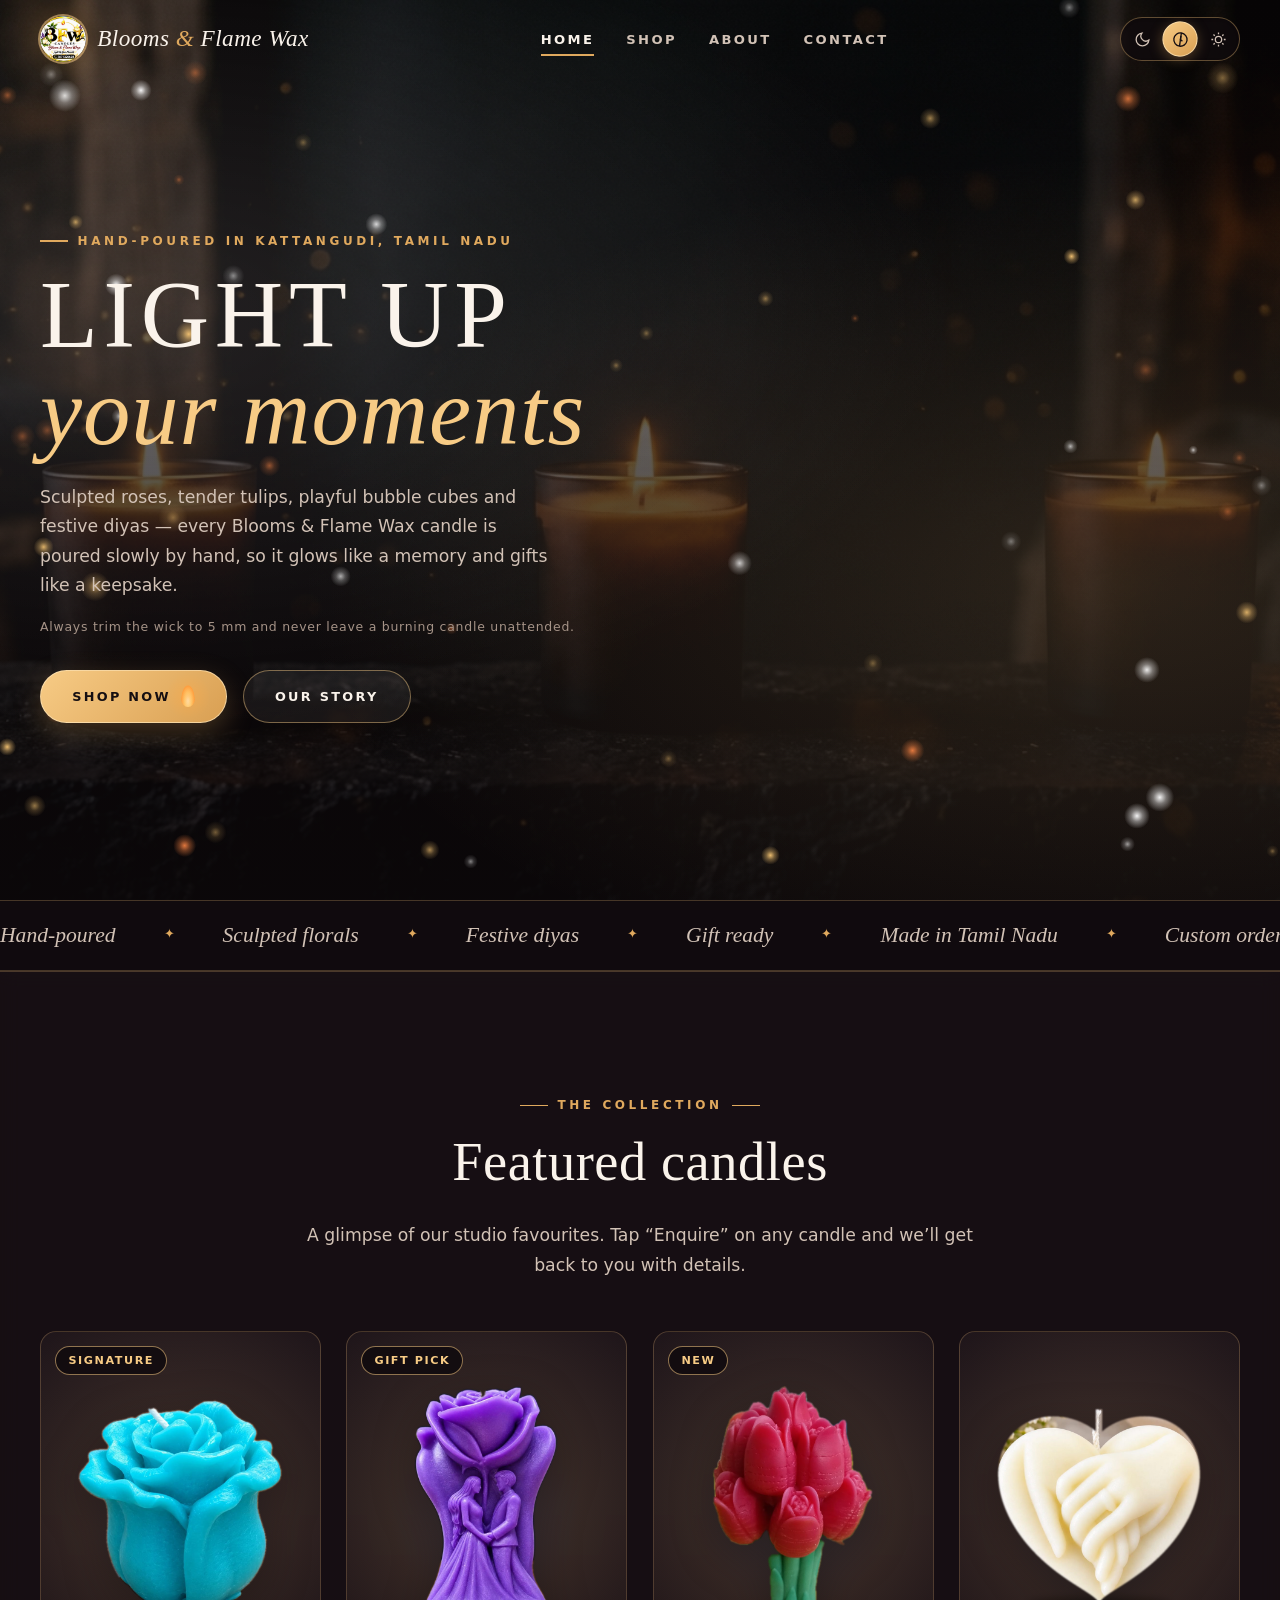
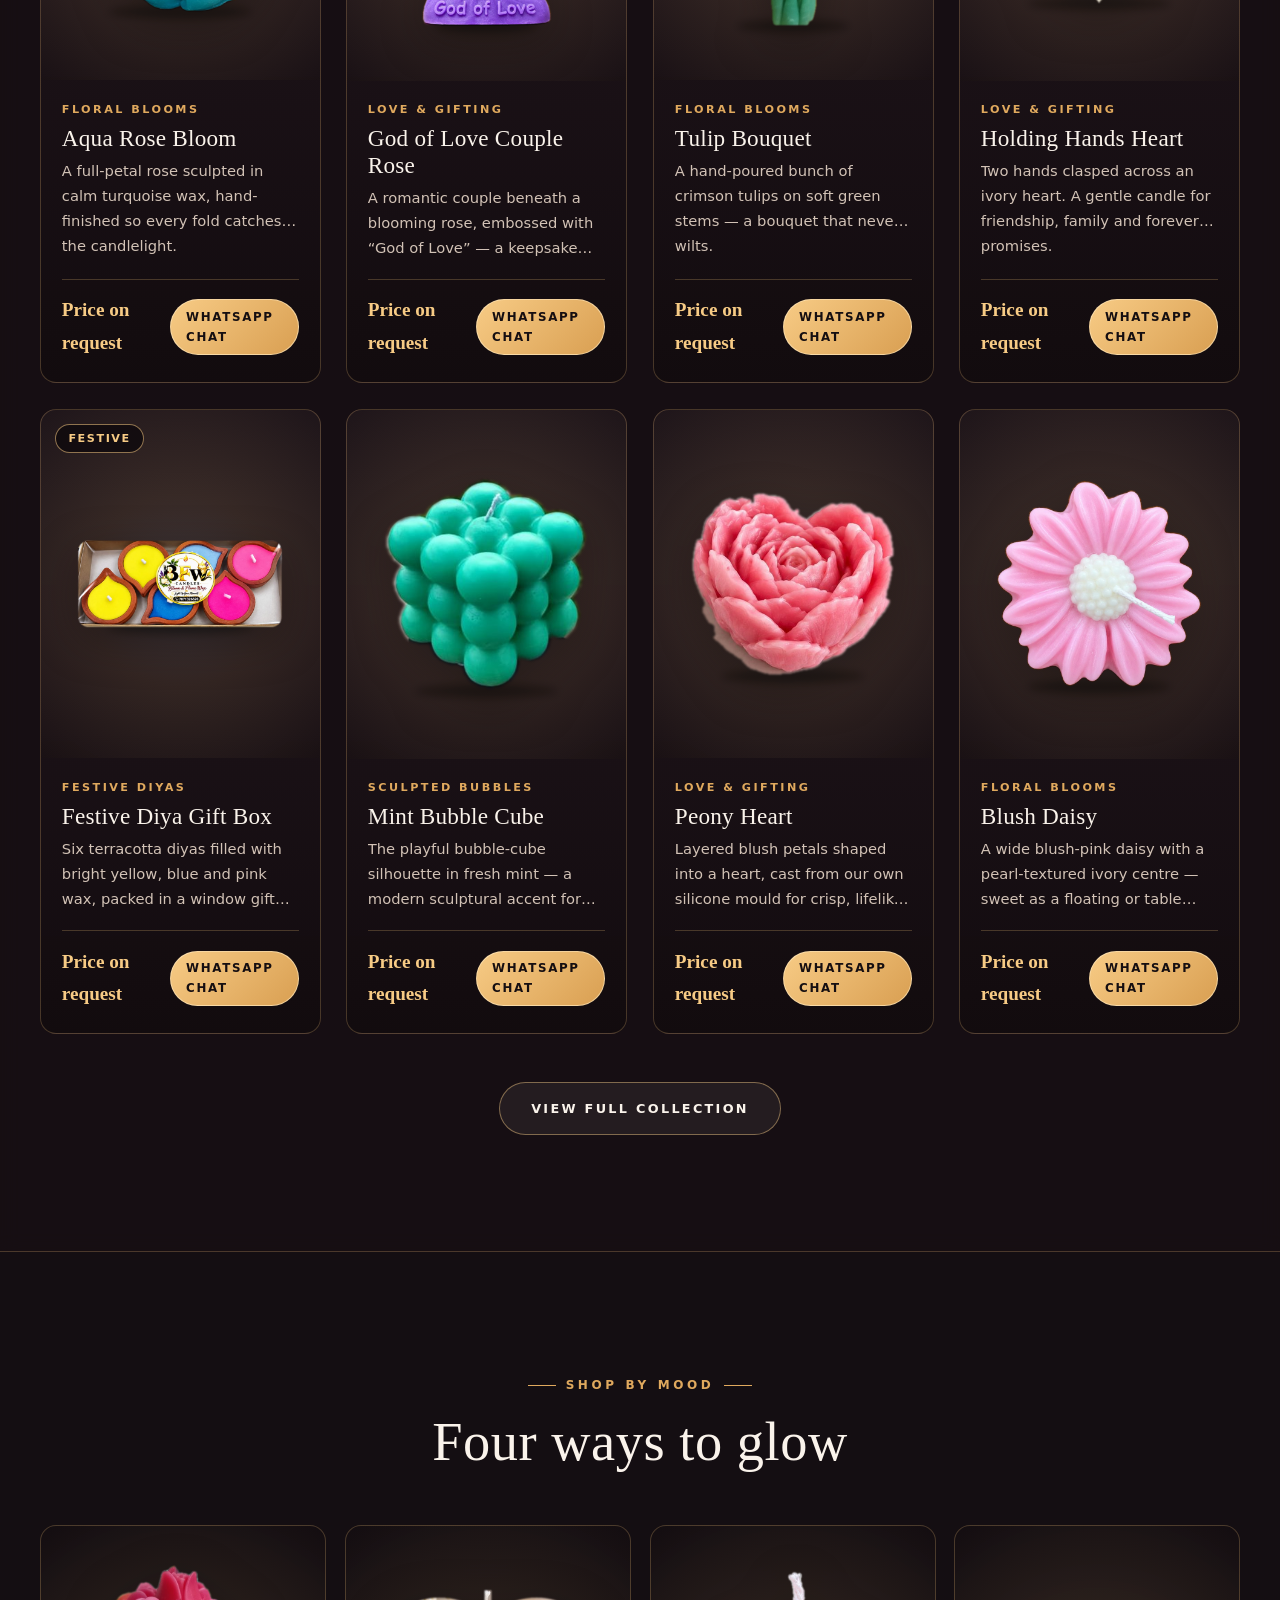
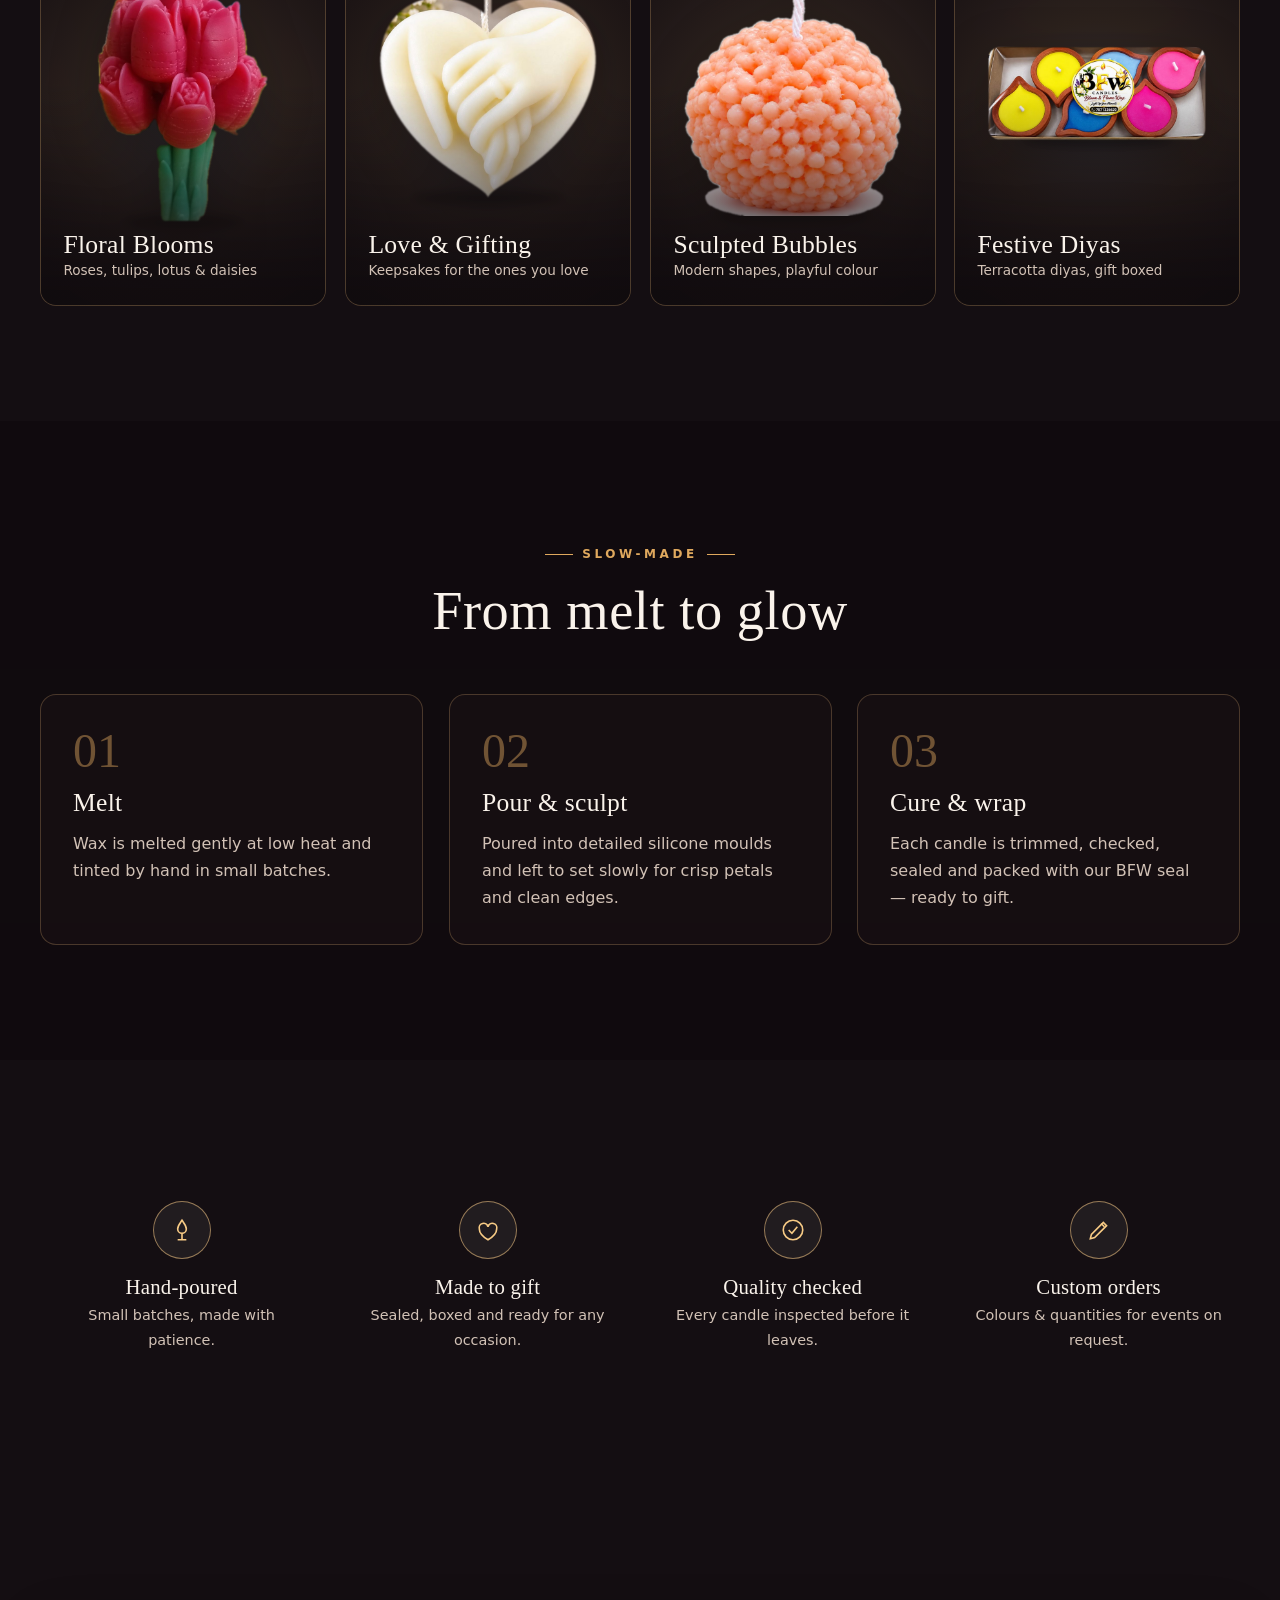
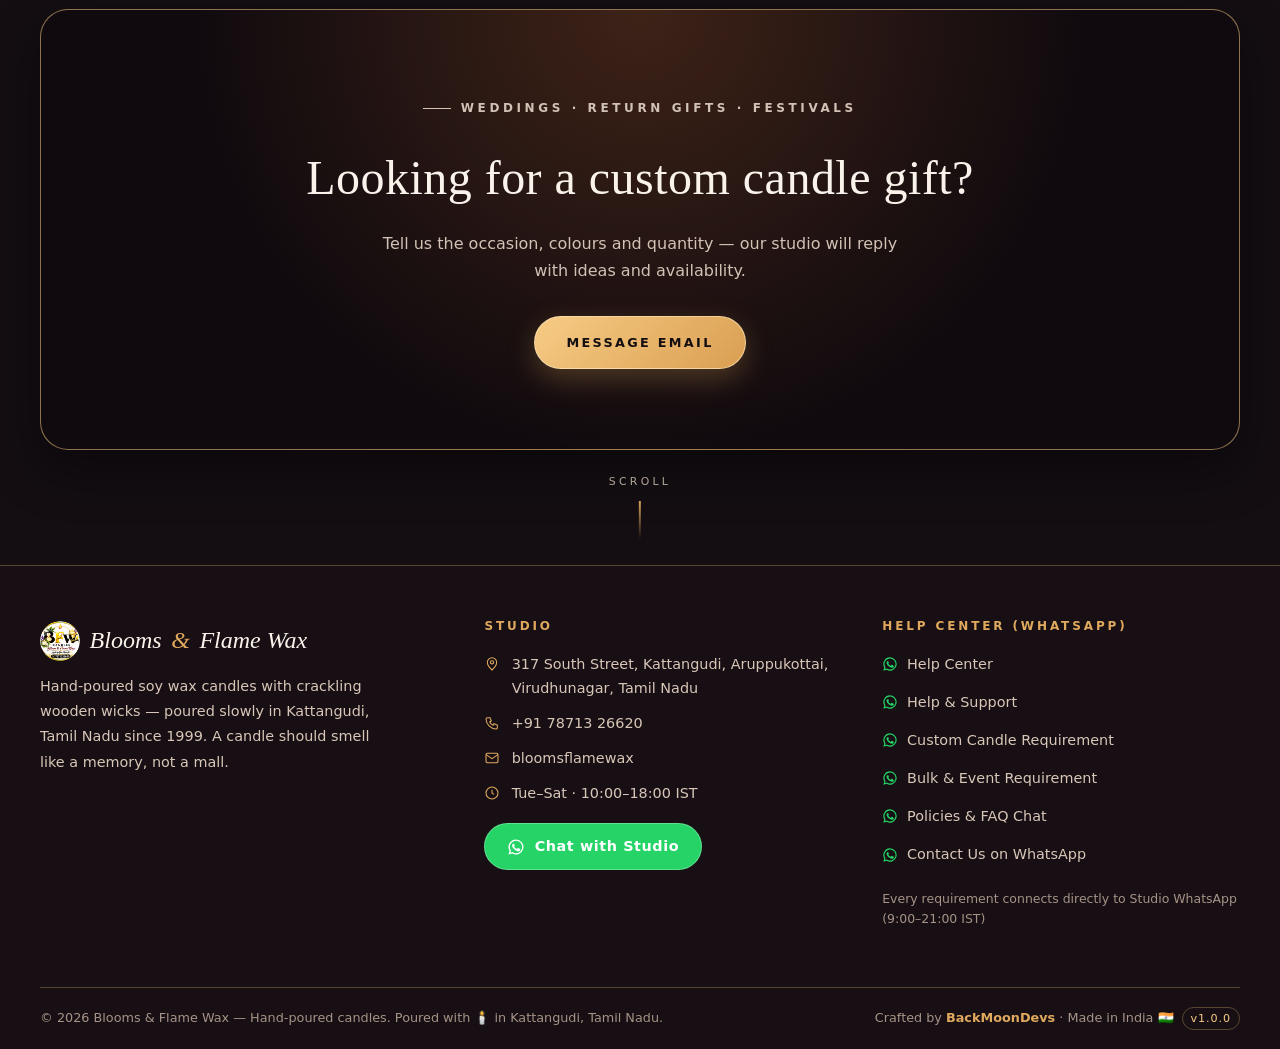
==== index.html @ 62e749d6 "Initial upload" ====
<!DOCTYPE html>
<html lang="en">
<head>
  <meta charset="utf-8">
  <meta name="viewport" content="width=device-width, initial-scale=1">
  <meta http-equiv="Content-Security-Policy" content="default-src 'self'; script-src 'self'; style-src 'self' 'unsafe-inline' https://fonts.googleapis.com; font-src 'self' https://fonts.gstatic.com; img-src 'self' data: https:; media-src 'self'; connect-src 'self' https://script.google.com https://script.googleusercontent.com https://*.google.com https://*.googleusercontent.com; object-src 'none'; base-uri 'self'; form-action 'self' https://script.google.com; frame-src 'none'">
  <meta name="referrer" content="strict-origin-when-cross-origin">
  <title>Blooms &amp; Flame Wax — Hand-poured Candles from Tamil Nadu</title>
  <meta name="description" content="Blooms & Flame Wax — hand-poured floral, sculpted and festive candles made in Kattangudi, Tamil Nadu. Light up your moments.">
  <meta name="theme-color" content="#1d1418">
  <link rel="icon" href="assets/images/logo-bfw.png" type="image/png">
  <link rel="preconnect" href="https://fonts.googleapis.com">
  <link rel="preconnect" href="https://fonts.gstatic.com" crossorigin>
  <link rel="stylesheet" href="https://fonts.googleapis.com/css2?family=Cormorant+Garamond:ital,wght@0,300;0,400;0,500;1,400;1,500&amp;family=Jost:wght@300;400;500;600&amp;display=swap">
  <link rel="stylesheet" href="css/style.css?v=18">
  <link rel="stylesheet" href="css/animations.css?v=18">
  <link rel="stylesheet" href="css/responsive.css?v=18">
  <script src="js/config.js?v=18"></script>
  <script src="js/security.js?v=18" defer></script>
  <script src="js/products-data.js?v=18" defer></script>
  <script src="js/layout.js?v=18" defer></script>
  <script src="js/main.js?v=18" defer></script>
</head>
<body data-page="home">
  <a class="skip-link" href="#main">Skip to content</a>

  <!-- Fixed background video (supplied video) + fallback image + overlay -->
  <div class="bg-video" aria-hidden="true">
    <video class="bg-video__media" muted loop playsinline preload="none" disablepictureinpicture disableremoteplayback>
      <source data-src="assets/videos/candle-bg.mp4" type="video/mp4">
    </video>
  </div>
  <div class="bg-video__overlay" aria-hidden="true"></div>
  <canvas class="particles" aria-hidden="true"></canvas>

  <header id="site-header"></header>
  <noscript><div class="noscript-note"><a href="index.html">Home</a><a href="shop.html">Shop</a><a href="about.html">About</a><a href="contact.html">Contact</a></div></noscript>

  <main id="main">
    <!-- HERO -->
    <section class="hero" aria-labelledby="hero-title">
      <div class="container hero__grid hero__grid--single">
        <div class="hero__content">
          <p class="eyebrow">Hand-poured in Kattangudi, Tamil Nadu</p>
          <h1 class="hero__title" id="hero-title">Light up <br><em>your moments</em></h1>
          <p class="hero__text">Sculpted roses, tender tulips, playful bubble cubes and festive diyas — every Blooms &amp; Flame Wax candle is poured slowly by hand, so it glows like a memory and gifts like a keepsake.</p>
          <p class="hero__note">Always trim the wick to 5&nbsp;mm and never leave a burning candle unattended.</p>
          <div class="hero__actions">
            <a class="btn btn--primary" href="#showcase">Shop now <span class="flame" aria-hidden="true"></span></a>
            <a class="btn btn--ghost" href="about.html">Our story</a>
          </div>
        </div>
      </div>
      <a class="hero__scroll" href="#showcase">Scroll</a>
    </section>

    <!-- MARQUEE -->
    <div class="marquee" aria-hidden="true">
      <div class="marquee__track">
        <span>Hand-poured</span><span>Sculpted florals</span><span>Festive diyas</span><span>Gift ready</span><span>Made in Tamil Nadu</span><span>Custom orders</span>
        <span>Hand-poured</span><span>Sculpted florals</span><span>Festive diyas</span><span>Gift ready</span><span>Made in Tamil Nadu</span><span>Custom orders</span>
      </div>
    </div>

    <!-- PRODUCT SHOWCASE (Shop Now scrolls here) -->
    <section class="section section--glass" id="showcase" aria-labelledby="showcase-title">
      <div class="container">
        <div class="section__head" data-reveal="up">
          <p class="eyebrow">The collection</p>
          <h2 class="section__title" id="showcase-title">Featured candles</h2>
          <p class="section__lead">A glimpse of our studio favourites. Tap “Enquire” on any candle and we’ll get back to you with details.</p>
        </div>
        <div class="product-grid" id="featured-grid" aria-live="polite">
          <p class="empty-state">Loading candles…</p>
        </div>
        <div class="center-actions"><a class="btn btn--ghost" href="shop.html">View full collection</a></div>
      </div>
    </section>

    <!-- CATEGORIES -->
    <section class="section" aria-labelledby="cat-title">
      <div class="container">
        <div class="section__head" data-reveal="up">
          <p class="eyebrow">Shop by mood</p>
          <h2 class="section__title" id="cat-title">Four ways to glow</h2>
        </div>
        <div class="cat-grid">
          <a class="cat-tile" href="shop.html?cat=floral" data-reveal="up">
            <img src="assets/images/products/tulip-bouquet.png" alt="" loading="lazy">
            <div><h3>Floral Blooms</h3><p>Roses, tulips, lotus &amp; daisies</p></div>
          </a>
          <a class="cat-tile" href="shop.html?cat=love" data-reveal="up">
            <img src="assets/images/products/holding-hands-heart.png" alt="" loading="lazy">
            <div><h3>Love &amp; Gifting</h3><p>Keepsakes for the ones you love</p></div>
          </a>
          <a class="cat-tile" href="shop.html?cat=sculpted" data-reveal="up">
            <img src="assets/images/products/peach-bubble-sphere.png" alt="" loading="lazy">
            <div><h3>Sculpted Bubbles</h3><p>Modern shapes, playful colour</p></div>
          </a>
          <a class="cat-tile" href="shop.html?cat=festive" data-reveal="up">
            <img src="assets/images/products/festive-diya-gift-box.png" alt="" loading="lazy">
            <div><h3>Festive Diyas</h3><p>Terracotta diyas, gift boxed</p></div>
          </a>
        </div>
      </div>
    </section>

    <!-- CRAFT -->
    <section class="section section--solid" aria-labelledby="craft-title">
      <div class="container">
        <div class="section__head" data-reveal="up">
          <p class="eyebrow">Slow-made</p>
          <h2 class="section__title" id="craft-title">From melt to glow</h2>
        </div>
        <div class="steps">
          <div class="step" data-reveal="left"><h3>Melt</h3><p>Wax is melted gently at low heat and tinted by hand in small batches.</p></div>
          <div class="step" data-reveal="up"><h3>Pour &amp; sculpt</h3><p>Poured into detailed silicone moulds and left to set slowly for crisp petals and clean edges.</p></div>
          <div class="step" data-reveal="right"><h3>Cure &amp; wrap</h3><p>Each candle is trimmed, checked, sealed and packed with our BFW seal — ready to gift.</p></div>
        </div>
      </div>
    </section>

    <!-- FEATURES -->
    <section class="section" aria-label="Why Blooms and Flame Wax">
      <div class="container features">
        <div class="feature" data-reveal="up">
          <div class="feature__icon"><svg viewBox="0 0 24 24" fill="none" stroke="currentColor" stroke-width="1.5" aria-hidden="true"><path d="M12 3c2 3 4 5 4 8a4 4 0 0 1-8 0c0-3 2-5 4-8z"/><path d="M8 21h8M12 15v6"/></svg></div>
          <h3>Hand-poured</h3><p>Small batches, made with patience.</p>
        </div>
        <div class="feature" data-reveal="up">
          <div class="feature__icon"><svg viewBox="0 0 24 24" fill="none" stroke="currentColor" stroke-width="1.5" aria-hidden="true"><path d="M12 21c-5-3-8-6-8-10a4 4 0 0 1 8-2 4 4 0 0 1 8 2c0 4-3 7-8 10z"/></svg></div>
          <h3>Made to gift</h3><p>Sealed, boxed and ready for any occasion.</p>
        </div>
        <div class="feature" data-reveal="up">
          <div class="feature__icon"><svg viewBox="0 0 24 24" fill="none" stroke="currentColor" stroke-width="1.5" aria-hidden="true"><circle cx="12" cy="12" r="9"/><path d="M8 12l3 3 5-6"/></svg></div>
          <h3>Quality checked</h3><p>Every candle inspected before it leaves.</p>
        </div>
        <div class="feature" data-reveal="up">
          <div class="feature__icon"><svg viewBox="0 0 24 24" fill="none" stroke="currentColor" stroke-width="1.5" aria-hidden="true"><path d="M4 20l4-1 11-11-3-3L5 16l-1 4z"/><path d="M14 6l3 3"/></svg></div>
          <h3>Custom orders</h3><p>Colours &amp; quantities for events on request.</p>
        </div>
      </div>
    </section>

    <!-- CTA -->
    <section class="section">
      <div class="container">
        <div class="cta" data-reveal="zoom">
          <p class="eyebrow">Weddings · Return gifts · Festivals</p>
          <h2>Looking for a custom candle gift?</h2>
          <p>Tell us the occasion, colours and quantity — our studio will reply with ideas and availability.</p>
          <a class="btn btn--primary" href="contact.html">Message Email</a>
        </div>
      </div>
    </section>
  </main>

  <footer id="site-footer"></footer>
</body>
</html>
---- css/style.css ----
/* =========================================================
   Blooms & Flame Wax — base styles & Dark / Auto / Light Theme
   ========================================================= */
:root,
html[data-theme="dark"] {
  color-scheme: dark;
  --plum-950: #0c080a;
  --plum-900: #140e12;
  --plum-800: #22171d;
  --plum-700: #34232c;
  --gold: #e0a95e;
  --gold-light: #f7cb85;
  --ember: #e87e3e;
  --cream: #faf3eb;
  --muted: #d2c2b6;
  --muted-2: #a59387;
  --success: #6fcf97;
  --danger: #ff7a7a;
  --whatsapp: #25d366;

  --glass: rgba(24, 16, 20, 0.72);
  --glass-strong: rgba(16, 11, 14, 0.88);
  --card-bg: linear-gradient(180deg, rgba(38, 26, 32, 0.88), rgba(18, 12, 15, 0.94));
  --media-stage: radial-gradient(circle at 50% 52%, rgba(255, 255, 255, 0.14) 0%, rgba(240, 194, 123, 0.11) 42%, rgba(16, 11, 14, 0.25) 100%);
  --line: rgba(240, 194, 123, 0.24);
  --line-strong: rgba(247, 203, 133, 0.55);

  /* Input boxes — Dark mode */
  --input-bg: rgba(15, 10, 13, 0.82);
  --input-bg-focus: rgba(24, 16, 21, 0.96);
  --input-border: rgba(240, 194, 123, 0.36);
  --input-border-focus: #f7cb85;
  --input-text: #faf3eb;
  --input-placeholder: #9e8c80;
  --input-ring: rgba(240, 194, 123, 0.28);

  /* Buttons — Dark mode */
  --btn-primary-bg: linear-gradient(135deg, #f7cb85 0%, #d99f52 100%);
  --btn-primary-text: #150e11;
  --btn-primary-border: rgba(255, 232, 190, 0.65);
  --btn-ghost-bg: rgba(255, 255, 255, 0.06);
  --btn-ghost-text: #faf3eb;
  --btn-ghost-border: rgba(247, 203, 133, 0.45);
  --btn-ghost-hover-bg: rgba(240, 194, 123, 0.18);

  /* Background video & side animation — Dark mode */
  --video-filter: grayscale(100%) contrast(1.22) brightness(0.75);
  --overlay-bg:
    radial-gradient(ellipse at 12% 35%, rgba(255, 255, 255, 0.11), transparent 50%),
    radial-gradient(ellipse at 88% 65%, rgba(240, 194, 123, 0.15), transparent 52%),
    linear-gradient(180deg, rgba(12, 8, 10, 0.50) 0%, rgba(12, 8, 10, 0.72) 50%, rgba(12, 8, 10, 0.88) 100%);
  --side-beam-left: linear-gradient(90deg, rgba(255, 255, 255, 0.22) 0%, rgba(240, 194, 123, 0.14) 45%, transparent 100%);
  --side-beam-right: linear-gradient(270deg, rgba(240, 194, 123, 0.24) 0%, rgba(255, 255, 255, 0.14) 45%, transparent 100%);
  --side-orb: radial-gradient(circle, rgba(255, 255, 255, 0.18) 0%, rgba(240, 194, 123, 0.14) 45%, transparent 72%);

  /* Footer — Dark mode */
  --footer-bg: rgba(24, 16, 20, 0.96);
  --footer-text: #d8c7b8;
  --footer-heading: #faf3eb;
  --footer-border: rgba(240, 194, 123, 0.30);

  --shadow: 0 20px 50px rgba(0, 0, 0, 0.45);
  --glow: 0 0 42px rgba(240, 175, 90, 0.38);

  --font-display: "Cormorant Garamond", "Playfair Display", Georgia, serif;
  --font-body: "Jost", "Segoe UI", system-ui, -apple-system, sans-serif;
  --radius-sm: 10px;
  --radius: 16px;
  --radius-lg: 28px;
  --container: 1200px;
  --header-h: 78px;
  --ease: cubic-bezier(0.22, 1, 0.36, 1);
}

/* =========================================================
   LIGHT MODE TOKENS (Explicit Light or Auto-resolved Light)
   ========================================================= */
html[data-theme="light"] {
  color-scheme: light;
  --plum-950: #f4eee6;
  --plum-900: #fbf8f3;
  --plum-800: #efe6da;
  --plum-700: #e2d5c4;
  --gold: #9e5f19;
  --gold-light: #7c460b;
  --ember: #c4561c;
  --cream: #1b1317;
  --muted: #4a3a41;
  --muted-2: #6e5b63;
  --success: #1b7f4b;
  --danger: #c92a2a;
  --whatsapp: #1da851;

  --glass: rgba(255, 251, 245, 0.78);
  --glass-strong: rgba(255, 252, 248, 0.92);
  --card-bg: linear-gradient(180deg, rgba(255, 255, 255, 0.94), rgba(246, 238, 227, 0.96));
  --media-stage: radial-gradient(circle at 50% 52%, rgba(255, 255, 255, 0.95) 0%, rgba(217, 163, 91, 0.20) 58%, rgba(24, 18, 22, 0.08) 100%);
  --line: rgba(32, 22, 27, 0.18);
  --line-strong: rgba(158, 95, 25, 0.55);

  /* Input boxes — Light mode */
  --input-bg: #ffffff;
  --input-bg-focus: #ffffff;
  --input-border: rgba(32, 22, 27, 0.32);
  --input-border-focus: #9e5f19;
  --input-text: #181115;
  --input-placeholder: #7a6870;
  --input-ring: rgba(158, 95, 25, 0.24);

  /* Buttons — Light mode */
  --btn-primary-bg: linear-gradient(135deg, #23171d 0%, #412934 100%);
  --btn-primary-text: #fdf8f1;
  --btn-primary-border: #9e5f19;
  --btn-ghost-bg: rgba(255, 255, 255, 0.88);
  --btn-ghost-text: #1b1317;
  --btn-ghost-border: rgba(27, 19, 23, 0.38);
  --btn-ghost-hover-bg: rgba(158, 95, 25, 0.14);

  /* Background video & side animation — Light mode (high-contrast monochrome + amber clearly visible) */
  --video-filter: grayscale(100%) invert(100%) contrast(1.18) brightness(1.06);
  --overlay-bg:
    radial-gradient(ellipse at 12% 35%, rgba(24, 18, 22, 0.12), transparent 50%),
    radial-gradient(ellipse at 88% 65%, rgba(196, 118, 34, 0.18), transparent 52%),
    linear-gradient(180deg, rgba(251, 248, 243, 0.62) 0%, rgba(248, 242, 234, 0.76) 50%, rgba(244, 237, 227, 0.88) 100%);
  --side-beam-left: linear-gradient(90deg, rgba(24, 18, 22, 0.22) 0%, rgba(188, 108, 28, 0.16) 45%, transparent 100%);
  --side-beam-right: linear-gradient(270deg, rgba(188, 108, 28, 0.24) 0%, rgba(24, 18, 22, 0.16) 45%, transparent 100%);
  --side-orb: radial-gradient(circle, rgba(24, 18, 22, 0.15) 0%, rgba(188, 108, 28, 0.18) 45%, transparent 72%);

  /* Footer — Light mode */
  --footer-bg: rgba(244, 236, 225, 0.96);
  --footer-text: #3d2e35;
  --footer-heading: #181115;
  --footer-border: rgba(158, 95, 25, 0.32);

  --shadow: 0 18px 44px rgba(27, 19, 23, 0.14);
  --glow: 0 0 36px rgba(188, 108, 28, 0.28);
}

*, *::before, *::after { box-sizing: border-box; }
html { scroll-behavior: smooth; scroll-padding-top: calc(var(--header-h) + 12px); -webkit-text-size-adjust: 100%; }
body {
  margin: 0;
  font-family: var(--font-body);
  font-size: 1rem;
  line-height: 1.7;
  color: var(--cream);
  background: var(--plum-900);
  overflow-x: hidden;
  -webkit-font-smoothing: antialiased;
  transition: background-color 0.35s var(--ease), color 0.35s var(--ease);
}
img, video, canvas { display: block; max-width: 100%; }
a { color: inherit; text-decoration: none; }
button, input, textarea, select { font: inherit; color: inherit; }
h1, h2, h3, h4 { font-family: var(--font-display); font-weight: 500; line-height: 1.15; margin: 0 0 0.5em; letter-spacing: 0.01em; }
p { margin: 0 0 1rem; }
:focus-visible { outline: 2px solid var(--gold); outline-offset: 3px; border-radius: 4px; }
::selection { background: var(--gold); color: var(--plum-900); }

.container { width: min(100% - 2.5rem, var(--container)); margin-inline: auto; }
.visually-hidden { position: absolute !important; width: 1px; height: 1px; overflow: hidden; clip: rect(0 0 0 0); white-space: nowrap; }
.skip-link { position: absolute; left: 1rem; top: -60px; z-index: 1000; background: var(--gold); color: var(--plum-900); padding: 0.6rem 1rem; border-radius: var(--radius-sm); font-weight: 600; }
.skip-link:focus { top: 1rem; }

/* ---------- Fixed monochrome & color-adaptive background video + side animation ---------- */
.bg-video {
  position: fixed;
  inset: 0;
  height: 100vh;
  height: 100lvh;
  z-index: -4;
  overflow: hidden;
  background: var(--plum-950) url("../assets/images/hero-video-fallback.jpg") center / cover no-repeat;
  pointer-events: none;
}
.bg-video__media {
  position: absolute;
  inset: -6% -6% -12% -6%;
  width: 112%;
  height: 118%;
  max-width: none;
  object-fit: cover;
  object-position: center 35%;
  transform: scale(1.08);
  transform-origin: center 35%;
  opacity: 0;
  filter: var(--video-filter);
  transition: opacity 1.2s var(--ease), filter 0.5s var(--ease);
}
.bg-video.is-playing .bg-video__media { opacity: 1; }
.bg-video__overlay {
  position: fixed;
  inset: 0;
  z-index: -3;
  pointer-events: none;
  background: var(--overlay-bg);
  transition: background 0.45s var(--ease);
}

/* Side-beam monochrome & color animation (clearly visible on both sides in Dark & Light mode) */
.bg-side-fx {
  position: fixed;
  inset: 0;
  z-index: -2;
  pointer-events: none;
  overflow: hidden;
}
.bg-side-fx__beam {
  position: absolute;
  top: -15%;
  bottom: -15%;
  width: clamp(90px, 16vw, 240px);
  filter: blur(18px);
  animation: sideWave 8s ease-in-out infinite alternate;
}
.bg-side-fx__beam--left {
  left: 0;
  background: var(--side-beam-left);
}
.bg-side-fx__beam--right {
  right: 0;
  background: var(--side-beam-right);
  animation-delay: -4s;
}
.bg-side-fx__orb {
  position: absolute;
  width: min(520px, 65vw);
  height: min(520px, 65vw);
  left: 50%;
  top: 46%;
  transform: translate(-50%, -50%);
  border-radius: 50%;
  background: var(--side-orb);
  filter: blur(36px);
  animation: orbDrift 11s ease-in-out infinite alternate;
}
.particles { position: fixed; inset: 0; z-index: -1; pointer-events: none; width: 100%; height: 100%; }

/* ---------- Header & Theme Switcher (Dark / Auto / Light) ---------- */
.site-header {
  position: fixed;
  inset: 0 0 auto 0;
  height: var(--header-h);
  z-index: 100;
  transition: background 0.4s var(--ease), box-shadow 0.4s var(--ease), backdrop-filter 0.4s;
}
.site-header.is-scrolled { background: var(--glass-strong); backdrop-filter: blur(14px); -webkit-backdrop-filter: blur(14px); box-shadow: var(--shadow); border-bottom: 1px solid var(--line); }
.nav { height: 100%; display: flex; align-items: center; justify-content: space-between; gap: 1rem; }
.nav__controls { display: flex; align-items: center; gap: 0.7rem; }
.brand { display: flex; align-items: center; gap: 0.7rem; }
.brand__logo { width: 46px; height: 46px; border-radius: 50%; box-shadow: 0 0 0 2px var(--line-strong), var(--glow); }
.brand__name { font-family: var(--font-display); font-size: 1.45rem; font-style: italic; letter-spacing: 0.02em; }
.brand__name span, .amp { color: var(--gold); }
.nav__links { display: flex; align-items: center; gap: 2rem; list-style: none; margin: 0; padding: 0; }
.nav__link { position: relative; font-size: 0.82rem; font-weight: 600; letter-spacing: 0.18em; text-transform: uppercase; padding: 0.4rem 0; color: var(--muted); transition: color 0.3s; }
.nav__link::after { content: ""; position: absolute; left: 0; bottom: -2px; width: 100%; height: 1.5px; background: var(--gold); transform: scaleX(0); transform-origin: right; transition: transform 0.4s var(--ease); }
.nav__link:hover, .nav__link[aria-current="page"] { color: var(--cream); }
.nav__link:hover::after, .nav__link[aria-current="page"]::after { transform: scaleX(1); transform-origin: left; }

/* Theme Switcher Pill (Icon-Only Dark / Auto / Light buttons) */
.theme-switch {
  display: inline-flex;
  align-items: center;
  gap: 0.25rem;
  padding: 0.24rem;
  border-radius: 999px;
  background: var(--input-bg);
  border: 1.5px solid var(--input-border);
  box-shadow: inset 0 1px 3px rgba(0, 0, 0, 0.15);
}
.theme-switch__btn {
  display: inline-grid;
  place-items: center;
  width: 34px;
  height: 34px;
  padding: 0;
  border-radius: 50%;
  border: 1px solid transparent;
  background: transparent;
  color: var(--muted);
  cursor: pointer;
  transition: transform 0.28s var(--ease), background 0.25s var(--ease), color 0.25s var(--ease), box-shadow 0.25s var(--ease);
}
.theme-switch__btn svg {
  width: 17px;
  height: 17px;
}
.theme-switch__btn:hover {
  color: var(--cream);
  background: var(--btn-ghost-hover-bg);
  transform: scale(1.06);
}
.theme-switch__btn.is-active,
.theme-switch__btn[aria-pressed="true"] {
  background: var(--btn-primary-bg);
  color: var(--btn-primary-text);
  border-color: var(--btn-primary-border);
  box-shadow: 0 3px 12px rgba(217, 163, 91, 0.35);
  transform: rotate(8deg) scale(1.04);
}

.nav__toggle { display: none; background: var(--btn-ghost-bg); border: 1.5px solid var(--btn-ghost-border); border-radius: 50%; width: 44px; height: 44px; cursor: pointer; position: relative; }
.nav__toggle span, .nav__toggle span::before, .nav__toggle span::after { position: absolute; left: 50%; width: 18px; height: 1.5px; background: var(--cream); transform: translateX(-50%); transition: transform 0.3s var(--ease), opacity 0.3s; content: ""; }
.nav__toggle span { top: 50%; }
.nav__toggle span::before { top: -6px; }
.nav__toggle span::after { top: 6px; }
.nav__toggle[aria-expanded="true"] span { background: transparent; }
.nav__toggle[aria-expanded="true"] span::before { transform: translateX(-50%) translateY(6px) rotate(45deg); }
.nav__toggle[aria-expanded="true"] span::after { transform: translateX(-50%) translateY(-6px) rotate(-45deg); }

/* ---------- All Buttons (Dark / Auto / Light Mode Adaptive) ---------- */
.btn {
  display: inline-flex; align-items: center; justify-content: center; gap: 0.6rem;
  padding: 0.92rem 1.95rem; border-radius: 999px; border: 1.5px solid transparent;
  font-size: 0.8rem; font-weight: 600; letter-spacing: 0.18em; text-transform: uppercase;
  cursor: pointer; transition: transform 0.28s var(--ease), box-shadow 0.28s var(--ease), background 0.28s, color 0.28s, border-color 0.28s;
}
.btn--primary {
  background: var(--btn-primary-bg);
  color: var(--btn-primary-text);
  border-color: var(--btn-primary-border);
  box-shadow: 0 10px 28px rgba(217, 163, 91, 0.28);
}
.btn--primary:hover {
  transform: translateY(-2px);
  box-shadow: 0 14px 36px rgba(217, 163, 91, 0.42);
}
.btn--ghost {
  border-color: var(--btn-ghost-border);
  color: var(--btn-ghost-text);
  background: var(--btn-ghost-bg);
}
.btn--ghost:hover {
  border-color: var(--gold);
  background: var(--btn-ghost-hover-bg);
  color: var(--gold-light);
  transform: translateY(-2px);
}
.btn--whatsapp { background: var(--whatsapp); color: #fff; border-color: rgba(255, 255, 255, 0.28); padding: 0.65rem 1.35rem; letter-spacing: 0.04em; text-transform: none; font-size: 0.9rem; }
.btn--whatsapp:hover { transform: translateY(-2px); box-shadow: 0 10px 24px rgba(37, 211, 102, 0.35); }
.btn--small { padding: 0.58rem 1.15rem; font-size: 0.72rem; }
.btn[disabled] { opacity: 0.6; cursor: progress; transform: none; }

/* ---------- All Input Boxes (Dark / Auto / Light Mode Adaptive) ---------- */
input[type="text"],
input[type="email"],
input[type="tel"],
input[type="url"],
input[type="search"],
input[type="password"],
input[type="number"],
textarea,
select {
  width: 100%;
  padding: 0.88rem 1.05rem;
  border-radius: var(--radius-sm);
  border: 1.5px solid var(--input-border);
  background: var(--input-bg);
  color: var(--input-text);
  font-size: 0.96rem;
  box-shadow: inset 0 1px 3px rgba(0, 0, 0, 0.12);
  transition: border-color 0.25s var(--ease), box-shadow 0.25s var(--ease), background-color 0.25s var(--ease), color 0.25s var(--ease);
}
input::placeholder,
textarea::placeholder {
  color: var(--input-placeholder);
  opacity: 1;
}
input:hover,
textarea:hover,
select:hover {
  border-color: var(--line-strong);
}
input:focus,
textarea:focus,
select:focus {
  outline: none;
  border-color: var(--input-border-focus);
  background: var(--input-bg-focus);
  box-shadow: 0 0 0 3.5px var(--input-ring);
}

/* ---------- Sections ---------- */
main { position: relative; z-index: 1; }
.section { padding: clamp(4rem, 9vw, 7.5rem) 0; position: relative; }
.section--glass { background: var(--glass); backdrop-filter: blur(10px); -webkit-backdrop-filter: blur(10px); border-block: 1px solid var(--line); }
.section--solid { background: var(--glass-strong); }
.eyebrow { display: inline-flex; align-items: center; gap: 0.6rem; font-size: 0.75rem; font-weight: 600; letter-spacing: 0.3em; text-transform: uppercase; color: var(--gold); margin-bottom: 1rem; }
.eyebrow::before { content: ""; width: 28px; height: 1.5px; background: currentColor; }
.section__head { max-width: 680px; margin: 0 auto 3.2rem; text-align: center; }
.section__head .eyebrow::after { content: ""; width: 28px; height: 1.5px; background: currentColor; }
.section__title { font-size: clamp(2.1rem, 4.6vw, 3.4rem); }
.section__lead { color: var(--muted); font-size: 1.08rem; }

/* ---------- Hero ---------- */
.hero { min-height: 100vh; min-height: 100svh; display: flex; align-items: center; padding: calc(var(--header-h) + 2rem) 0 4rem; }
.hero__grid { display: grid; grid-template-columns: 1.1fr 0.9fr; gap: 3rem; align-items: center; }
.hero__grid--single { grid-template-columns: 1fr; justify-items: start; text-align: left; }
.hero__grid--single .hero__content { max-width: 680px; margin-right: auto; }
.hero__grid--single .hero__actions { justify-content: flex-start; }
.hero__title { font-size: clamp(3rem, 7.4vw, 6rem); font-weight: 400; text-transform: uppercase; letter-spacing: 0.06em; line-height: 1.02; margin-bottom: 1.4rem; }
.hero__title em { font-style: italic; text-transform: none; color: var(--gold-light); letter-spacing: 0.01em; }
.hero__text { max-width: 520px; color: var(--muted); font-size: 1.08rem; }
.hero__note { font-size: 0.78rem; color: var(--muted-2); letter-spacing: 0.06em; margin-bottom: 2rem; }
.hero__actions { display: flex; flex-wrap: wrap; gap: 1rem; }
.hero__visual { position: relative; display: grid; place-items: center; }
.hero__plinth {
  position: relative;
  width: min(420px, 100%);
  aspect-ratio: 4 / 5;
  border-radius: 220px 220px var(--radius-lg) var(--radius-lg);
  overflow: hidden;
  background: var(--media-stage);
  box-shadow: var(--shadow), 0 0 0 1.5px var(--line-strong);
  padding: 1.4rem;
  display: grid;
  place-items: center;
}
.hero__plinth img {
  width: 100%;
  height: 100%;
  object-fit: contain;
  filter: drop-shadow(0 16px 26px rgba(0, 0, 0, 0.35));
}
.hero__badge { position: absolute; left: -1rem; bottom: 2.5rem; background: var(--glass-strong); border: 1.5px solid var(--line-strong); border-radius: var(--radius); padding: 0.9rem 1.1rem; display: flex; align-items: center; gap: 0.8rem; box-shadow: var(--shadow); backdrop-filter: blur(10px); }
.hero__badge strong { display: block; font-family: var(--font-display); font-size: 1.6rem; color: var(--gold-light); line-height: 1; }
.hero__badge small { color: var(--muted); font-size: 0.75rem; letter-spacing: 0.08em; }
.hero__scroll { position: absolute; left: 50%; bottom: 1.6rem; transform: translateX(-50%); font-size: 0.68rem; letter-spacing: 0.3em; text-transform: uppercase; color: var(--muted); display: flex; flex-direction: column; align-items: center; gap: 0.6rem; }
.hero__scroll::after { content: ""; width: 1.5px; height: 38px; background: linear-gradient(var(--gold), transparent); }
.page-hero { padding: calc(var(--header-h) + 5rem) 0 4rem; text-align: center; }
.page-hero__title { font-size: clamp(2.8rem, 6vw, 4.6rem); font-weight: 400; text-transform: uppercase; letter-spacing: 0.08em; }
.page-hero__lead { max-width: 640px; margin: 0 auto; color: var(--muted); font-size: 1.1rem; }

/* Flame glow */
.flame { position: relative; display: inline-block; width: 14px; height: 22px; }
.flame::before { content: ""; position: absolute; inset: 0; background: radial-gradient(ellipse at 50% 70%, #fff6d5 0%, #ffd27a 35%, #ff9b3d 65%, transparent 72%); border-radius: 50% 50% 50% 50% / 60% 60% 40% 40%; filter: blur(0.3px); }
.flame::after { content: ""; position: absolute; inset: -14px; border-radius: 50%; background: radial-gradient(circle, rgba(255, 170, 70, 0.45), transparent 70%); }

/* ---------- Marquee ---------- */
.marquee { overflow: hidden; border-block: 1px solid var(--line); background: var(--glass-strong); padding: 1rem 0; }
.marquee__track { display: flex; gap: 3rem; width: max-content; font-family: var(--font-display); font-size: 1.35rem; font-style: italic; color: var(--muted); white-space: nowrap; }
.marquee__track span { display: inline-flex; align-items: center; gap: 3rem; }
.marquee__track span::after { content: "✦"; color: var(--gold); font-style: normal; font-size: 0.8rem; }

/* ---------- Transparent PNG Product Cards ---------- */
.product-grid { display: grid; grid-template-columns: repeat(auto-fill, minmax(250px, 1fr)); gap: 1.6rem; }
.product-card {
  position: relative; display: flex; flex-direction: column;
  background: var(--card-bg);
  border: 1.5px solid var(--line); border-radius: var(--radius); overflow: hidden;
  transition: transform 0.45s var(--ease), box-shadow 0.45s var(--ease), border-color 0.35s;
}
.product-card:hover { transform: translateY(-6px); border-color: var(--line-strong); box-shadow: var(--shadow), var(--glow); }
.product-card__media {
  position: relative;
  aspect-ratio: 4 / 5;
  overflow: hidden;
  background: var(--media-stage);
  padding: 1.15rem;
  display: grid;
  place-items: center;
}
.product-card__media img {
  width: 100%;
  height: 100%;
  object-fit: contain;
  filter: drop-shadow(0 12px 22px rgba(0, 0, 0, 0.32));
  transition: transform 0.75s var(--ease), filter 0.45s var(--ease);
}
.product-card:hover .product-card__media img {
  transform: scale(1.08) translateY(-4px);
  filter: drop-shadow(0 18px 28px rgba(217, 163, 91, 0.35));
}
.product-card__badge { position: absolute; top: 0.9rem; left: 0.9rem; background: var(--glass-strong); color: var(--gold-light); border: 1px solid var(--line-strong); border-radius: 999px; padding: 0.25rem 0.75rem; font-size: 0.7rem; font-weight: 600; letter-spacing: 0.14em; text-transform: uppercase; backdrop-filter: blur(6px); }
.product-card__offer { position: absolute; top: 0.9rem; right: 0.9rem; background: linear-gradient(135deg, #e87e3e, #c4451c); color: #fff; border: 1px solid rgba(255, 255, 255, 0.35); border-radius: 999px; padding: 0.25rem 0.75rem; font-size: 0.7rem; font-weight: 700; letter-spacing: 0.1em; text-transform: uppercase; box-shadow: 0 6px 16px rgba(224, 122, 60, 0.4); }
.product-card__thumbs { position: absolute; bottom: 0.65rem; left: 50%; transform: translateX(-50%); display: flex; gap: 0.4rem; padding: 0.28rem 0.45rem; border-radius: 999px; background: var(--glass-strong); border: 1px solid var(--line); backdrop-filter: blur(6px); z-index: 2; }
.product-card__thumb { width: 32px; height: 32px; padding: 2px; border-radius: 50%; border: 1.5px solid transparent; background: var(--media-stage); cursor: pointer; overflow: hidden; transition: transform 0.2s, border-color 0.2s; }
.product-card__thumb img { width: 100%; height: 100%; object-fit: contain; }
.product-card__thumb.is-active, .product-card__thumb:hover { border-color: var(--gold); transform: scale(1.1); }
.modal__media { position: relative; background: var(--media-stage); padding: 1.6rem; display: grid; place-items: center; }
.product-card__body { padding: 1.2rem 1.3rem 1.4rem; display: flex; flex-direction: column; gap: 0.4rem; flex: 1; }
.product-card__cat { font-size: 0.7rem; font-weight: 600; letter-spacing: 0.22em; text-transform: uppercase; color: var(--gold); }
.product-card__name { font-size: 1.45rem; margin: 0; }
.product-card__desc { color: var(--muted); font-size: 0.92rem; margin: 0; flex: 1; display: -webkit-box; -webkit-line-clamp: 3; line-clamp: 3; -webkit-box-orient: vertical; overflow: hidden; }
.product-card__foot { display: flex; align-items: center; justify-content: space-between; gap: 0.8rem; margin-top: 0.8rem; padding-top: 0.9rem; border-top: 1px solid var(--line); }
.product-card__price { font-family: var(--font-display); font-size: 1.2rem; font-weight: 600; color: var(--gold-light); }
.product-card__link {
  font-size: 0.74rem;
  font-weight: 600;
  letter-spacing: 0.14em;
  text-transform: uppercase;
  color: var(--btn-primary-text);
  background: var(--btn-primary-bg);
  border: 1px solid var(--btn-primary-border);
  border-radius: 999px;
  cursor: pointer;
  padding: 0.42rem 0.95rem;
  transition: transform 0.25s var(--ease), box-shadow 0.25s var(--ease);
}
.product-card__link:hover { transform: translateY(-2px); box-shadow: 0 6px 16px rgba(217, 163, 91, 0.35); }
.center-actions { display: flex; justify-content: center; margin-top: 3rem; }

/* ---------- Category tiles (Transparent PNG Cutouts) ---------- */
.cat-grid { display: grid; grid-template-columns: repeat(4, 1fr); gap: 1.2rem; }
.cat-tile {
  position: relative;
  aspect-ratio: 3 / 4;
  border-radius: var(--radius);
  overflow: hidden;
  display: flex;
  align-items: flex-end;
  padding: 1.4rem;
  border: 1.5px solid var(--line);
  background: var(--media-stage);
  isolation: isolate;
}
.cat-tile img {
  position: absolute;
  inset: 0.8rem 0.8rem 3.5rem 0.8rem;
  width: calc(100% - 1.6rem);
  height: calc(100% - 4.3rem);
  object-fit: contain;
  z-index: -2;
  filter: drop-shadow(0 12px 24px rgba(0, 0, 0, 0.32));
  transition: transform 0.8s var(--ease);
}
.cat-tile::before { content: ""; position: absolute; inset: 0; z-index: -1; background: linear-gradient(180deg, transparent 42%, var(--glass-strong) 96%); }
.cat-tile:hover { border-color: var(--line-strong); box-shadow: var(--shadow); }
.cat-tile:hover img { transform: scale(1.07) translateY(-4px); }
.cat-tile h3 { font-size: 1.6rem; margin: 0; color: var(--cream); }
.cat-tile p { margin: 0; font-size: 0.85rem; color: var(--muted); }

/* ---------- Craft steps / features ---------- */
.steps { display: grid; grid-template-columns: repeat(3, 1fr); gap: 1.6rem; counter-reset: step; }
.step { padding: 2rem; border-radius: var(--radius); background: var(--glass); border: 1.5px solid var(--line); position: relative; }
.step::before { counter-increment: step; content: "0" counter(step); font-family: var(--font-display); font-size: 3rem; color: var(--gold); opacity: 0.45; line-height: 1; display: block; margin-bottom: 0.8rem; }
.step h3 { font-size: 1.6rem; }
.step p { color: var(--muted); margin: 0; }
.features { display: grid; grid-template-columns: repeat(4, 1fr); gap: 1.4rem; }
.feature { text-align: center; padding: 1.6rem 1rem; }
.feature__icon { width: 58px; height: 58px; margin: 0 auto 1rem; border-radius: 50%; display: grid; place-items: center; border: 1.5px solid var(--line-strong); color: var(--gold-light); background: var(--btn-ghost-bg); }
.feature__icon svg { width: 26px; height: 26px; }
.feature h3 { font-size: 1.3rem; margin-bottom: 0.3rem; }
.feature p { color: var(--muted); font-size: 0.9rem; margin: 0; }

/* ---------- Split / story (Transparent PNG Cutouts) ---------- */
.split { display: grid; grid-template-columns: 1fr 1fr; gap: clamp(2rem, 6vw, 5rem); align-items: center; }
.split__media {
  position: relative;
  border-radius: var(--radius-lg);
  overflow: hidden;
  box-shadow: var(--shadow);
  border: 1.5px solid var(--line-strong);
  background: var(--media-stage);
  padding: 1.8rem;
}
.split__media img {
  width: 100%;
  aspect-ratio: 4 / 5;
  object-fit: contain;
  filter: drop-shadow(0 16px 28px rgba(0, 0, 0, 0.35));
}
.split__text p { color: var(--muted); }
.quote { font-family: var(--font-display); font-style: italic; font-size: clamp(1.6rem, 3vw, 2.3rem); line-height: 1.3; color: var(--gold-light); border-left: 2.5px solid var(--gold); padding-left: 1.4rem; margin: 2rem 0; }
.values { display: grid; grid-template-columns: repeat(3, 1fr); gap: 1.4rem; }
.value { padding: 1.8rem; border-radius: var(--radius); border: 1.5px solid var(--line); background: var(--glass); }
.value h3 { font-size: 1.5rem; }
.value p { color: var(--muted); margin: 0; }

/* ---------- CTA ---------- */
.cta { text-align: center; padding: clamp(3rem, 7vw, 5rem) 2rem; border-radius: var(--radius-lg); border: 1.5px solid var(--line-strong); background: radial-gradient(circle at 50% 0%, rgba(224, 122, 60, 0.22), transparent 60%), var(--glass-strong); box-shadow: var(--shadow); }
.cta h2 { font-size: clamp(2rem, 4vw, 3rem); }
.cta p { color: var(--muted); max-width: 520px; margin: 0 auto 2rem; }

/* ---------- Shop toolbar & filter chips ---------- */
.toolbar { display: flex; flex-wrap: wrap; align-items: center; justify-content: space-between; gap: 1rem; margin-bottom: 2.4rem; padding: 1rem 1.2rem; border-radius: var(--radius); background: var(--glass-strong); border: 1.5px solid var(--line); position: sticky; top: calc(var(--header-h) + 0.5rem); z-index: 5; box-shadow: var(--shadow); }
.chips { display: flex; flex-wrap: wrap; gap: 0.5rem; }
.chip {
  border: 1.5px solid var(--btn-ghost-border);
  background: var(--btn-ghost-bg);
  border-radius: 999px;
  padding: 0.52rem 1.15rem;
  font-size: 0.8rem;
  font-weight: 600;
  letter-spacing: 0.08em;
  cursor: pointer;
  color: var(--btn-ghost-text);
  transition: all 0.28s var(--ease);
}
.chip:hover { color: var(--gold-light); border-color: var(--gold); background: var(--btn-ghost-hover-bg); transform: translateY(-1px); }
.chip[aria-pressed="true"] {
  background: var(--btn-primary-bg);
  color: var(--btn-primary-text);
  border-color: var(--btn-primary-border);
  box-shadow: 0 6px 18px rgba(217, 163, 91, 0.3);
}
.search { position: relative; flex: 0 1 290px; }
.search input { width: 100%; padding: 0.72rem 1rem 0.72rem 2.6rem; border-radius: 999px; }
.search svg { position: absolute; left: 0.95rem; top: 50%; transform: translateY(-50%); width: 16px; height: 16px; color: var(--gold); pointer-events: none; }
.result-count { color: var(--muted); font-size: 0.85rem; margin: -1.4rem 0 1.4rem; }
.empty-state { text-align: center; padding: 4rem 1rem; color: var(--muted); grid-column: 1 / -1; }

/* ---------- Product modal ---------- */
.modal { border: 0; padding: 0; background: transparent; color: var(--cream); max-width: min(920px, 94vw); width: 100%; }
.modal::backdrop { background: rgba(10, 6, 8, 0.75); backdrop-filter: blur(6px); }
.modal__inner { display: grid; grid-template-columns: 1fr 1fr; background: var(--plum-800); border: 1.5px solid var(--line-strong); border-radius: var(--radius-lg); overflow: hidden; box-shadow: var(--shadow); }
.modal__media { background: var(--media-stage); padding: 1.6rem; display: grid; place-items: center; }
.modal__media img { width: 100%; height: 100%; min-height: 340px; object-fit: contain; filter: drop-shadow(0 16px 26px rgba(0, 0, 0, 0.35)); }
.modal__body { padding: 2.4rem; display: flex; flex-direction: column; gap: 0.8rem; }
.modal__body h2 { font-size: 2.2rem; margin: 0; }
.modal__body p { color: var(--muted); }
.modal__close { position: absolute; top: 1rem; right: 1rem; width: 42px; height: 42px; border-radius: 50%; border: 1.5px solid var(--btn-ghost-border); background: var(--glass-strong); color: var(--cream); cursor: pointer; font-size: 1.4rem; line-height: 1; }
.modal[open] .modal__inner { animation: modalIn 0.45s var(--ease); }

/* ---------- Contact ---------- */
.contact-grid { display: grid; grid-template-columns: 0.85fr 1.15fr; gap: 2rem; align-items: start; }
.card { background: var(--glass-strong); border: 1.5px solid var(--line); border-radius: var(--radius-lg); padding: clamp(1.6rem, 4vw, 2.6rem); box-shadow: var(--shadow); }
.info-list { list-style: none; padding: 0; margin: 1.5rem 0; display: grid; gap: 1.2rem; }
.info-list li { display: flex; gap: 0.9rem; align-items: flex-start; color: var(--muted); }
.info-list svg { flex: 0 0 20px; width: 20px; height: 20px; color: var(--gold); margin-top: 3px; }
.form { display: grid; gap: 1.2rem; }
.form__row { display: grid; grid-template-columns: 1fr 1fr; gap: 1.2rem; }
.field { display: grid; gap: 0.4rem; }
.field label { font-size: 0.78rem; font-weight: 600; letter-spacing: 0.14em; text-transform: uppercase; color: var(--muted); }
.field label .req { color: var(--gold); }
.field textarea { min-height: 150px; resize: vertical; }
.field.is-invalid input, .field.is-invalid textarea { border-color: var(--danger); }
.field__error { font-size: 0.8rem; color: var(--danger); min-height: 1em; }
.field__hint { font-size: 0.75rem; color: var(--muted-2); text-align: right; }
.hp-field { position: absolute; left: -10000px; width: 1px; height: 1px; overflow: hidden; }
.form-status { display: none; padding: 1rem 1.2rem; border-radius: var(--radius-sm); font-size: 0.95rem; }
.form-status.is-visible { display: block; animation: fadeUp 0.5s var(--ease); }
.form-status--success { background: rgba(111, 207, 151, 0.15); border: 1.5px solid var(--success); color: var(--cream); }
.form-status--error { background: rgba(255, 122, 122, 0.14); border: 1.5px solid var(--danger); color: var(--cream); }
.form-status--info { background: rgba(240, 194, 123, 0.14); border: 1.5px solid var(--line-strong); color: var(--cream); }
.spinner { width: 16px; height: 16px; border-radius: 50%; border: 2px solid rgba(128, 128, 128, 0.35); border-top-color: currentColor; animation: spin 0.8s linear infinite; display: none; }
.btn.is-loading .spinner { display: inline-block; }
.privacy-note { font-size: 0.78rem; color: var(--muted-2); margin: 0; }

/* ---------- Footer (Theme-adaptive Dark / Auto / Light + Auto-Calendar + WhatsApp Help Center) ---------- */
.site-footer {
  position: relative;
  z-index: 1;
  background: var(--footer-bg);
  backdrop-filter: blur(12px);
  -webkit-backdrop-filter: blur(12px);
  border-top: 1.5px solid var(--footer-border);
  color: var(--footer-text);
  font-size: 0.9rem;
  transition: background-color 0.35s var(--ease), color 0.35s var(--ease), border-color 0.35s var(--ease);
}
.footer__grid { display: grid; grid-template-columns: 1.3fr 1.15fr 1.15fr; gap: 2.5rem; padding: 3.4rem 0 2.6rem; }
.footer__brand-name { font-family: var(--font-display); font-style: italic; font-size: 1.5rem; color: var(--footer-heading); margin-bottom: 0.8rem; display: inline-flex; align-items: center; gap: 0.6rem; }
.footer__brand-name img { width: 40px; height: 40px; border-radius: 50%; }
.footer__about { color: var(--footer-text); line-height: 1.75; max-width: 340px; }
.footer__badges { display: flex; flex-wrap: wrap; gap: 0.5rem; margin-bottom: 1rem; }
.footer__pill { display: inline-flex; align-items: center; gap: 0.4rem; border: 1.5px solid var(--footer-border); background: var(--btn-ghost-bg); border-radius: 999px; padding: 0.32rem 0.85rem; font-size: 0.76rem; color: var(--footer-heading); font-weight: 600; }
.footer__calendar svg { width: 14px; height: 14px; color: var(--gold); }
.footer__theme-box { display: flex; flex-wrap: wrap; align-items: center; gap: 0.6rem; margin-top: 0.6rem; }
.footer__theme-label { font-size: 0.72rem; font-weight: 600; letter-spacing: 0.16em; text-transform: uppercase; color: var(--gold); }
.footer__title { font-family: var(--font-body); font-size: 0.75rem; font-weight: 600; letter-spacing: 0.24em; text-transform: uppercase; color: var(--gold); margin-bottom: 1.1rem; }
.footer__list { list-style: none; margin: 0; padding: 0; display: grid; gap: 0.65rem; }
.footer__list a { transition: color 0.25s, transform 0.25s; }
.footer__list a:hover { color: var(--gold-light); }
.footer__wa-links a { display: inline-flex; align-items: center; gap: 0.55rem; font-weight: 500; }
.footer__wa-links svg { width: 16px; height: 16px; color: var(--whatsapp); flex: 0 0 16px; }
.footer__contact li { display: flex; gap: 0.7rem; align-items: flex-start; }
.footer__contact svg { flex: 0 0 16px; width: 16px; height: 16px; color: var(--gold); margin-top: 4px; }
.footer__whatsapp { margin-top: 1.1rem; }
.footer__whatsapp svg { width: 18px; height: 18px; }
.footer__support { margin-top: 1.2rem; font-size: 0.78rem; color: var(--muted-2); line-height: 1.6; }
.footer__bottom { border-top: 1px solid var(--footer-border); padding: 1.2rem 0; display: flex; flex-wrap: wrap; justify-content: space-between; align-items: center; gap: 0.8rem; font-size: 0.8rem; color: var(--muted-2); }
.footer__copyright { display: inline-flex; flex-wrap: wrap; align-items: center; gap: 0.35rem; }
.footer__cal-inline { display: inline-flex; align-items: center; gap: 0.3rem; color: var(--gold); font-weight: 600; }
.footer__cal-inline svg { width: 14px; height: 14px; }
.footer__bottom strong { color: var(--gold); font-weight: 600; }
.footer__version { display: inline-block; margin-left: 0.5rem; padding: 0.05rem 0.5rem; border-radius: 999px; border: 1px solid var(--footer-border); color: var(--gold-light); font-size: 0.7rem; letter-spacing: 0.08em; }
.noscript-note { position: relative; z-index: 2; background: var(--plum-800); padding: 1rem; text-align: center; }
.noscript-note a { color: var(--gold-light); margin: 0 0.6rem; }
---- css/animations.css ----
/* =========================================================
   Blooms & Flame Wax — animations.css
   ========================================================= */
@keyframes fadeUp { from { opacity: 0; transform: translateY(24px); } to { opacity: 1; transform: none; } }
@keyframes modalIn { from { opacity: 0; transform: translateY(30px) scale(0.97); } to { opacity: 1; transform: none; } }
@keyframes spin { to { transform: rotate(360deg); } }
@keyframes marquee { to { transform: translateX(-50%); } }
@keyframes flicker {
  0%, 100% { transform: scale(1) rotate(-1deg); opacity: 1; }
  25% { transform: scale(1.04, 0.96) rotate(1.5deg); opacity: 0.92; }
  50% { transform: scale(0.97, 1.05) rotate(-1.5deg); opacity: 1; }
  75% { transform: scale(1.03, 0.98) rotate(1deg); opacity: 0.95; }
}
@keyframes glowPulse { 0%, 100% { opacity: 0.55; transform: scale(1); } 50% { opacity: 0.9; transform: scale(1.12); } }
@keyframes floatY { 0%, 100% { transform: translateY(0); } 50% { transform: translateY(-14px); } }
@keyframes scrollCue { 0% { transform: scaleY(0); transform-origin: top; } 50% { transform: scaleY(1); transform-origin: top; } 51% { transform-origin: bottom; } 100% { transform: scaleY(0); transform-origin: bottom; } }
@keyframes sideWave {
  0% { transform: translateY(-6%) scaleX(0.92); opacity: 0.72; }
  50% { transform: translateY(4%) scaleX(1.18); opacity: 1; }
  100% { transform: translateY(8%) scaleX(0.96); opacity: 0.78; }
}
@keyframes orbDrift {
  0% { transform: translate(-54%, -48%) scale(0.94); opacity: 0.65; }
  100% { transform: translate(-46%, -52%) scale(1.08); opacity: 0.95; }
}

/* Scroll reveal — only hidden when JS is running (html.js) */
.js [data-reveal] { opacity: 0; transition: opacity 0.9s var(--ease), transform 0.9s var(--ease); transition-delay: var(--delay, 0s); will-change: opacity, transform; }
.js [data-reveal="up"] { transform: translateY(40px); }
.js [data-reveal="left"] { transform: translateX(-50px); }
.js [data-reveal="right"] { transform: translateX(50px); }
.js [data-reveal="zoom"] { transform: scale(0.94); }
.js [data-reveal].is-visible { opacity: 1; transform: none; }

/* Hero entrance */
.hero__content > * { animation: fadeUp 1s var(--ease) both; }
.hero__content > *:nth-child(2) { animation-delay: 0.12s; }
.hero__content > *:nth-child(3) { animation-delay: 0.24s; }
.hero__content > *:nth-child(4) { animation-delay: 0.36s; }
.hero__content > *:nth-child(5) { animation-delay: 0.48s; }
.hero__plinth { animation: floatY 7s ease-in-out infinite; }
.hero__scroll::after { animation: scrollCue 2.4s ease-in-out infinite; }

/* Flame glow */
.flame::before { animation: flicker 1.6s ease-in-out infinite; transform-origin: 50% 90%; }
.flame::after { animation: glowPulse 2.4s ease-in-out infinite; }
.glow-ring { position: absolute; inset: -12%; border-radius: 50%; background: radial-gradient(circle, rgba(255, 170, 70, 0.28), transparent 65%); animation: glowPulse 4s ease-in-out infinite; z-index: -1; pointer-events: none; }
.brand__logo { animation: glowPulse 4s ease-in-out infinite; animation-name: none; }

/* Marquee */
.marquee__track { animation: marquee 32s linear infinite; }
.marquee:hover .marquee__track { animation-play-state: paused; }

/* Page fade */
body { animation: fadeUp 0.6s var(--ease) both; animation-name: pageIn; }
@keyframes pageIn { from { opacity: 0; } to { opacity: 1; } }

/* ---------- Reduced motion: respect user preference ---------- */
@media (prefers-reduced-motion: reduce) {
  html { scroll-behavior: auto; }
  *, *::before, *::after { animation-duration: 0.001ms !important; animation-iteration-count: 1 !important; transition-duration: 0.001ms !important; }
  .js [data-reveal] { opacity: 1; transform: none; }
  .bg-video__media { display: none; }
  .particles { display: none; }
  .marquee__track { animation: none; }
}
---- css/responsive.css ----
/* =========================================================
   Blooms & Flame Wax — responsive.css
   Breakpoints: desktop > 1024 | tablet 641–1024 | mobile ≤ 640
   ========================================================= */
@media (max-width: 1100px) {
  .footer__grid { grid-template-columns: 1fr 1fr; }
}

@media (max-width: 1024px) {
  :root { --header-h: 68px; }
  .hero__grid { grid-template-columns: 1fr 0.8fr; gap: 2rem; }
  .cat-grid { grid-template-columns: repeat(2, 1fr); }
  .features { grid-template-columns: repeat(2, 1fr); }
  .values { grid-template-columns: repeat(2, 1fr); }
  .contact-grid { grid-template-columns: 1fr; }
}

@media (max-width: 860px) {
  /* Mobile navigation drawer */
  .nav__toggle { display: inline-block; z-index: 2; }
  .nav__links {
    position: fixed; inset: 0 0 0 auto; width: min(320px, 82vw); height: 100vh; height: 100dvh;
    flex-direction: column; align-items: flex-start; justify-content: center; gap: 1.8rem; padding: 2.5rem;
    background: rgba(21, 14, 17, 0.97); backdrop-filter: blur(16px); border-left: 1px solid var(--line);
    transform: translateX(100%); transition: transform 0.5s var(--ease); visibility: hidden;
  }
  .nav__links.is-open { transform: none; visibility: visible; }
  .nav__link { font-size: 1rem; }
  body.nav-open { overflow: hidden; }

  .hero { text-align: center; }
  .hero__grid { grid-template-columns: 1fr; }
  .hero__text { margin-inline: auto; }
  .hero__actions { justify-content: center; }
  .hero__visual { order: -1; }
  .hero__plinth { width: min(280px, 70vw); }
  .hero__badge { left: 50%; transform: translateX(-120%); bottom: 1rem; }
  .hero__scroll { display: none; }
  .split { grid-template-columns: 1fr; }
  .steps { grid-template-columns: 1fr; }
  .modal__inner { grid-template-columns: 1fr; }
  .modal__media img { min-height: 240px; max-height: 340px; }
}

@media (max-width: 640px) {
  .container { width: min(100% - 2rem, var(--container)); }
  .brand__name { font-size: 1.05rem; }
  .brand__logo { width: 38px; height: 38px; }
  .theme-switch__btn span:last-child { display: none; }
  .theme-switch__btn { padding: 0.32rem 0.5rem; }
  .hero__title { font-size: clamp(2.5rem, 12vw, 3.4rem); }
  .hero__actions .btn { flex: 1 1 100%; }
  .hero__badge { display: none; }
  .product-grid { grid-template-columns: repeat(2, 1fr); gap: 0.9rem; }
  .product-card__body { padding: 0.9rem; }
  .product-card__name { font-size: 1.15rem; }
  .product-card__desc { display: none; }
  .product-card__foot { flex-direction: column; align-items: flex-start; gap: 0.4rem; }
  .cat-grid { gap: 0.8rem; }
  .cat-tile { padding: 1rem; }
  .cat-tile h3 { font-size: 1.2rem; }
  .features, .values { grid-template-columns: 1fr; }
  .form__row { grid-template-columns: 1fr; }
  .toolbar { position: static; }
  .search { flex: 1 1 100%; }
  .footer__grid { grid-template-columns: 1fr; gap: 2rem; }
  .footer__bottom { flex-direction: column; text-align: center; align-items: center; }
  .modal__body { padding: 1.6rem; }
}

@media (max-width: 380px) {
  .product-grid { grid-template-columns: 1fr; }
}

/* Large screens */
@media (min-width: 1600px) {
  :root { --container: 1360px; }
  body { font-size: 1.05rem; }
}

/* Print */
@media print {
  .bg-video, .bg-video__overlay, .particles, .site-header, .site-footer { display: none !important; }
  body { background: #fff; color: #000; }
}
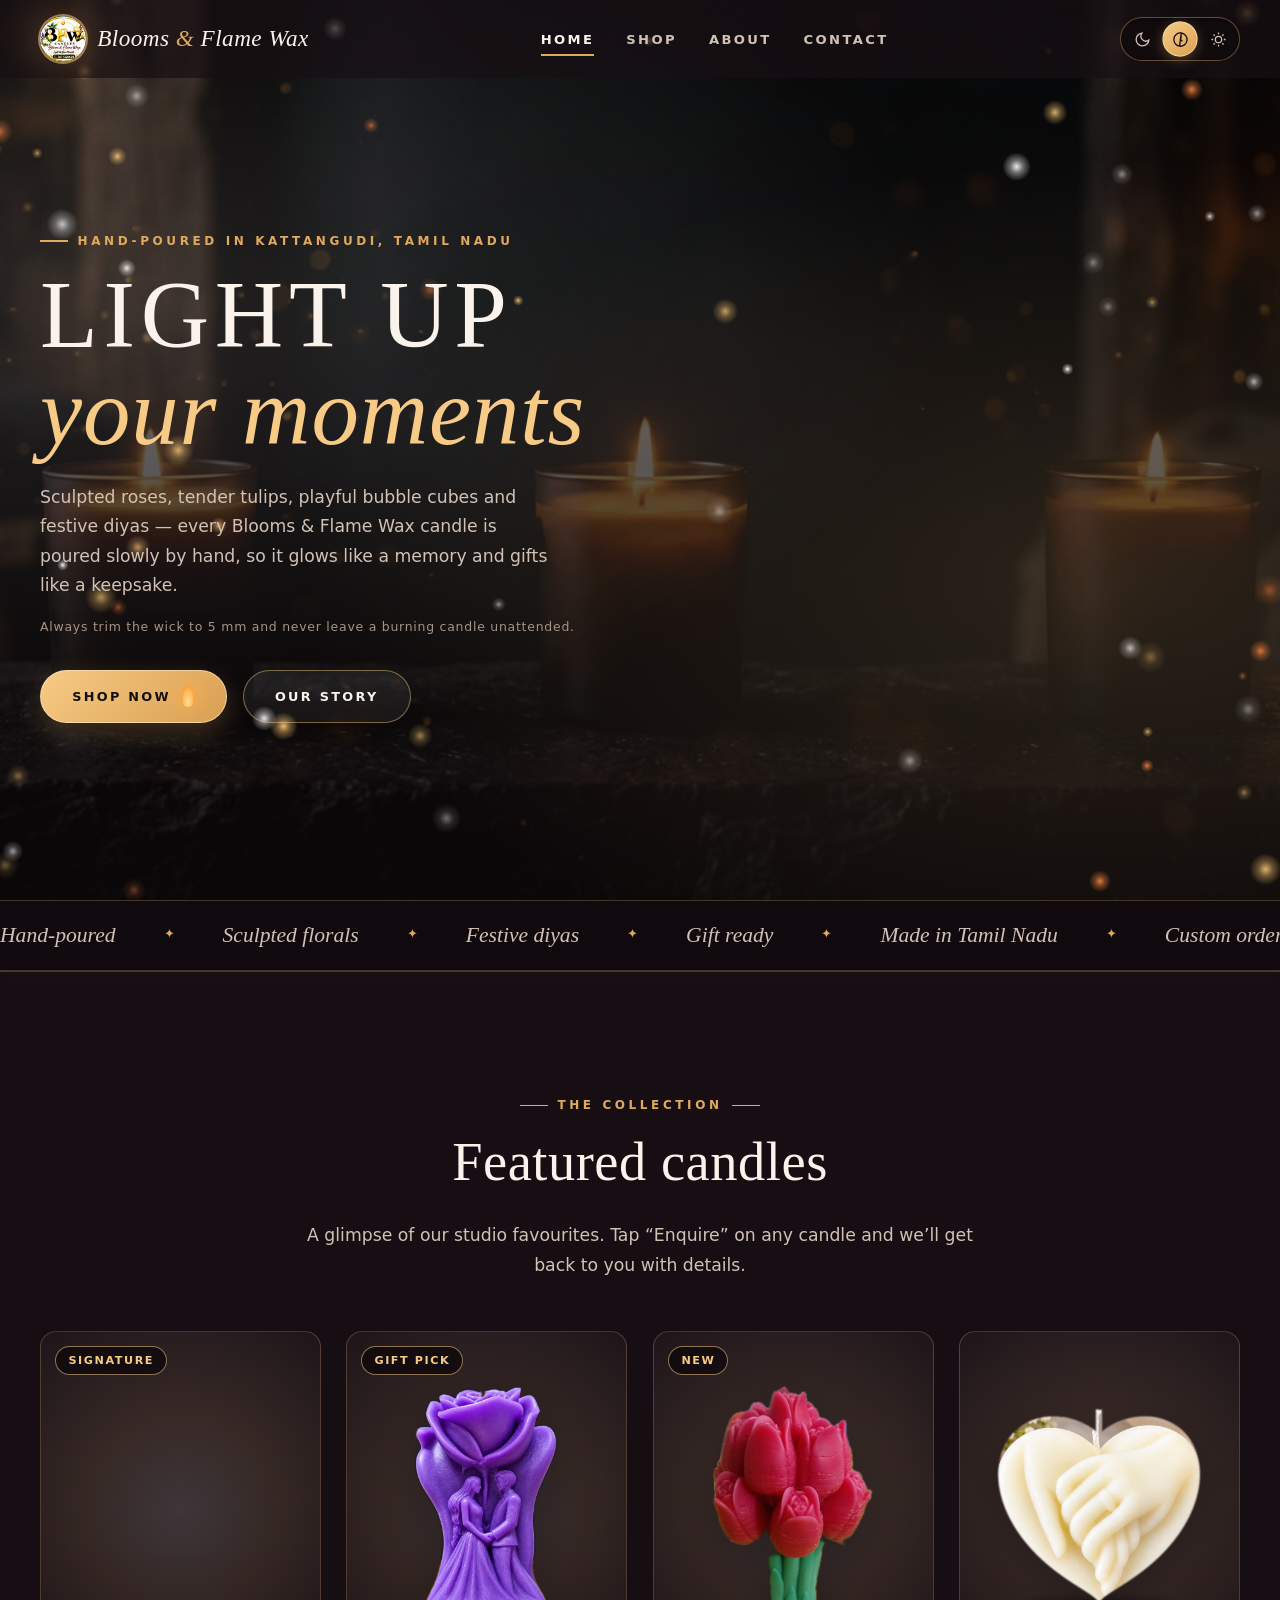
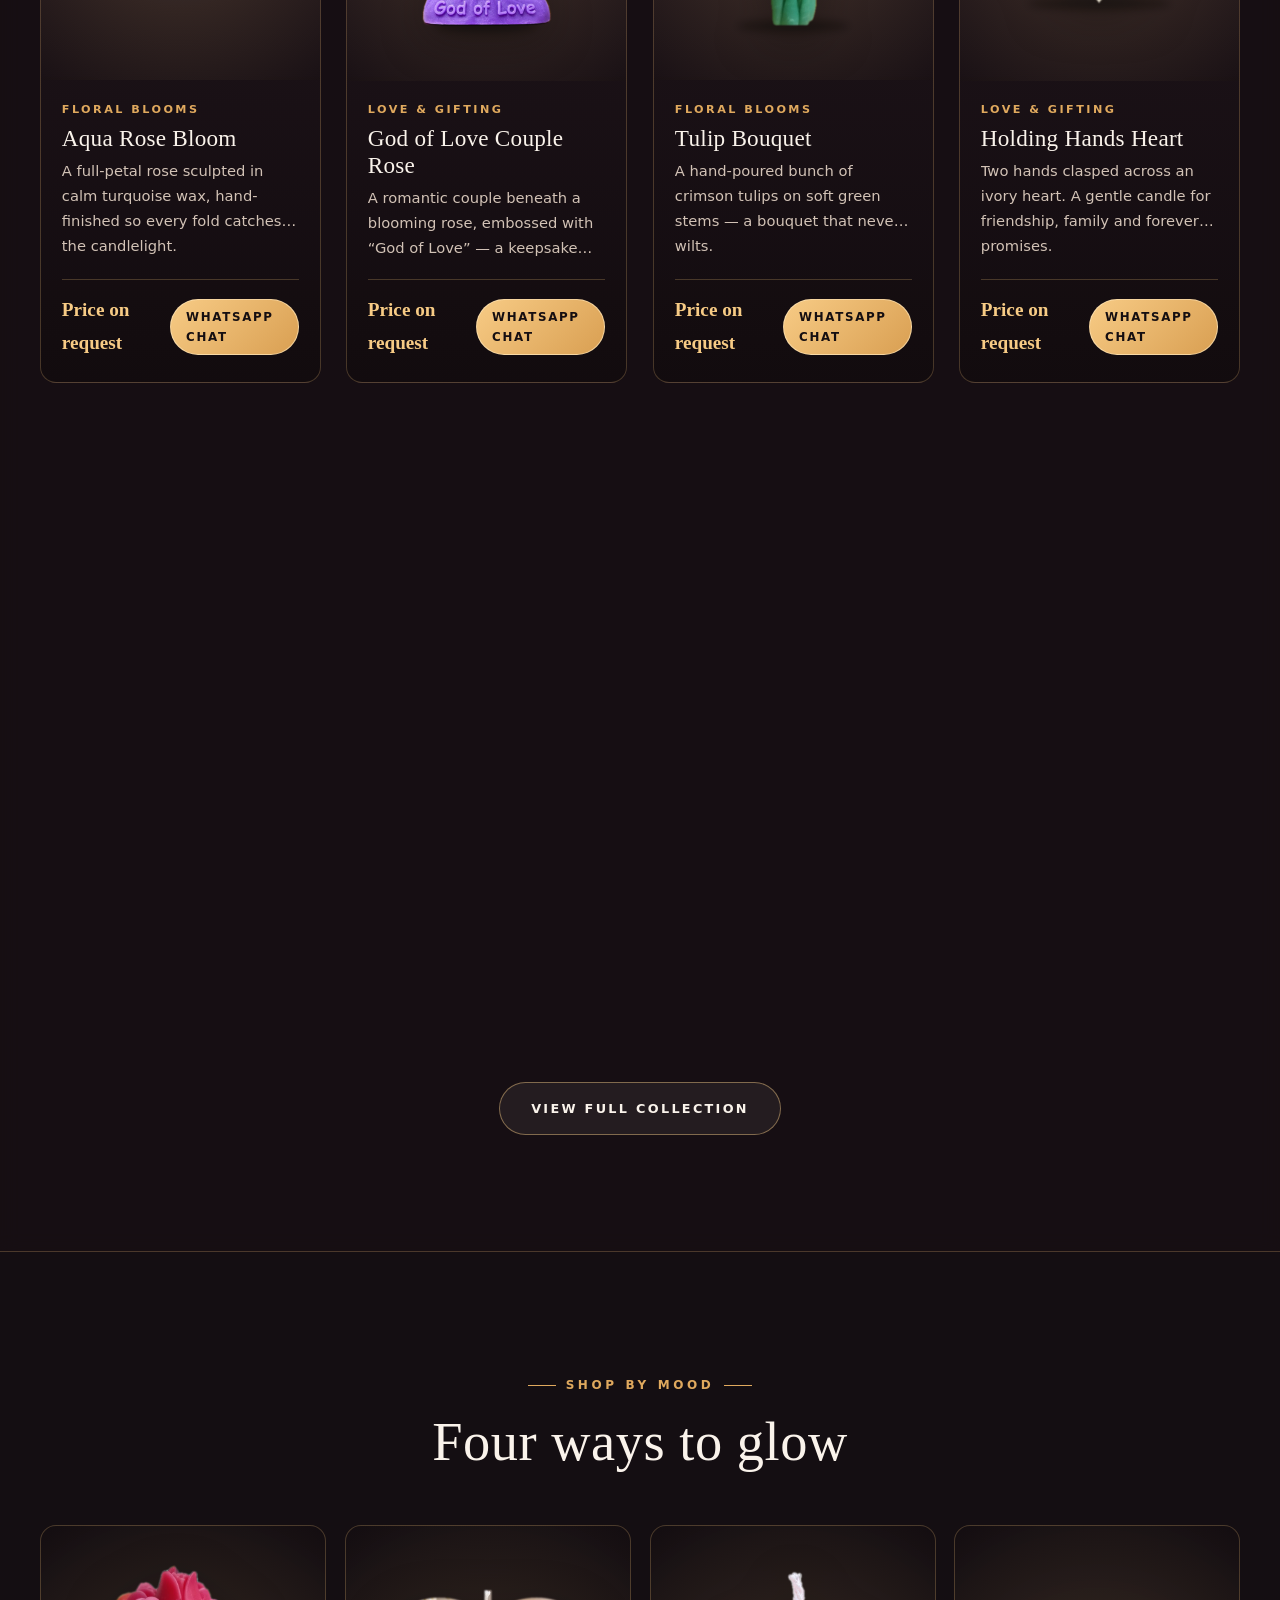
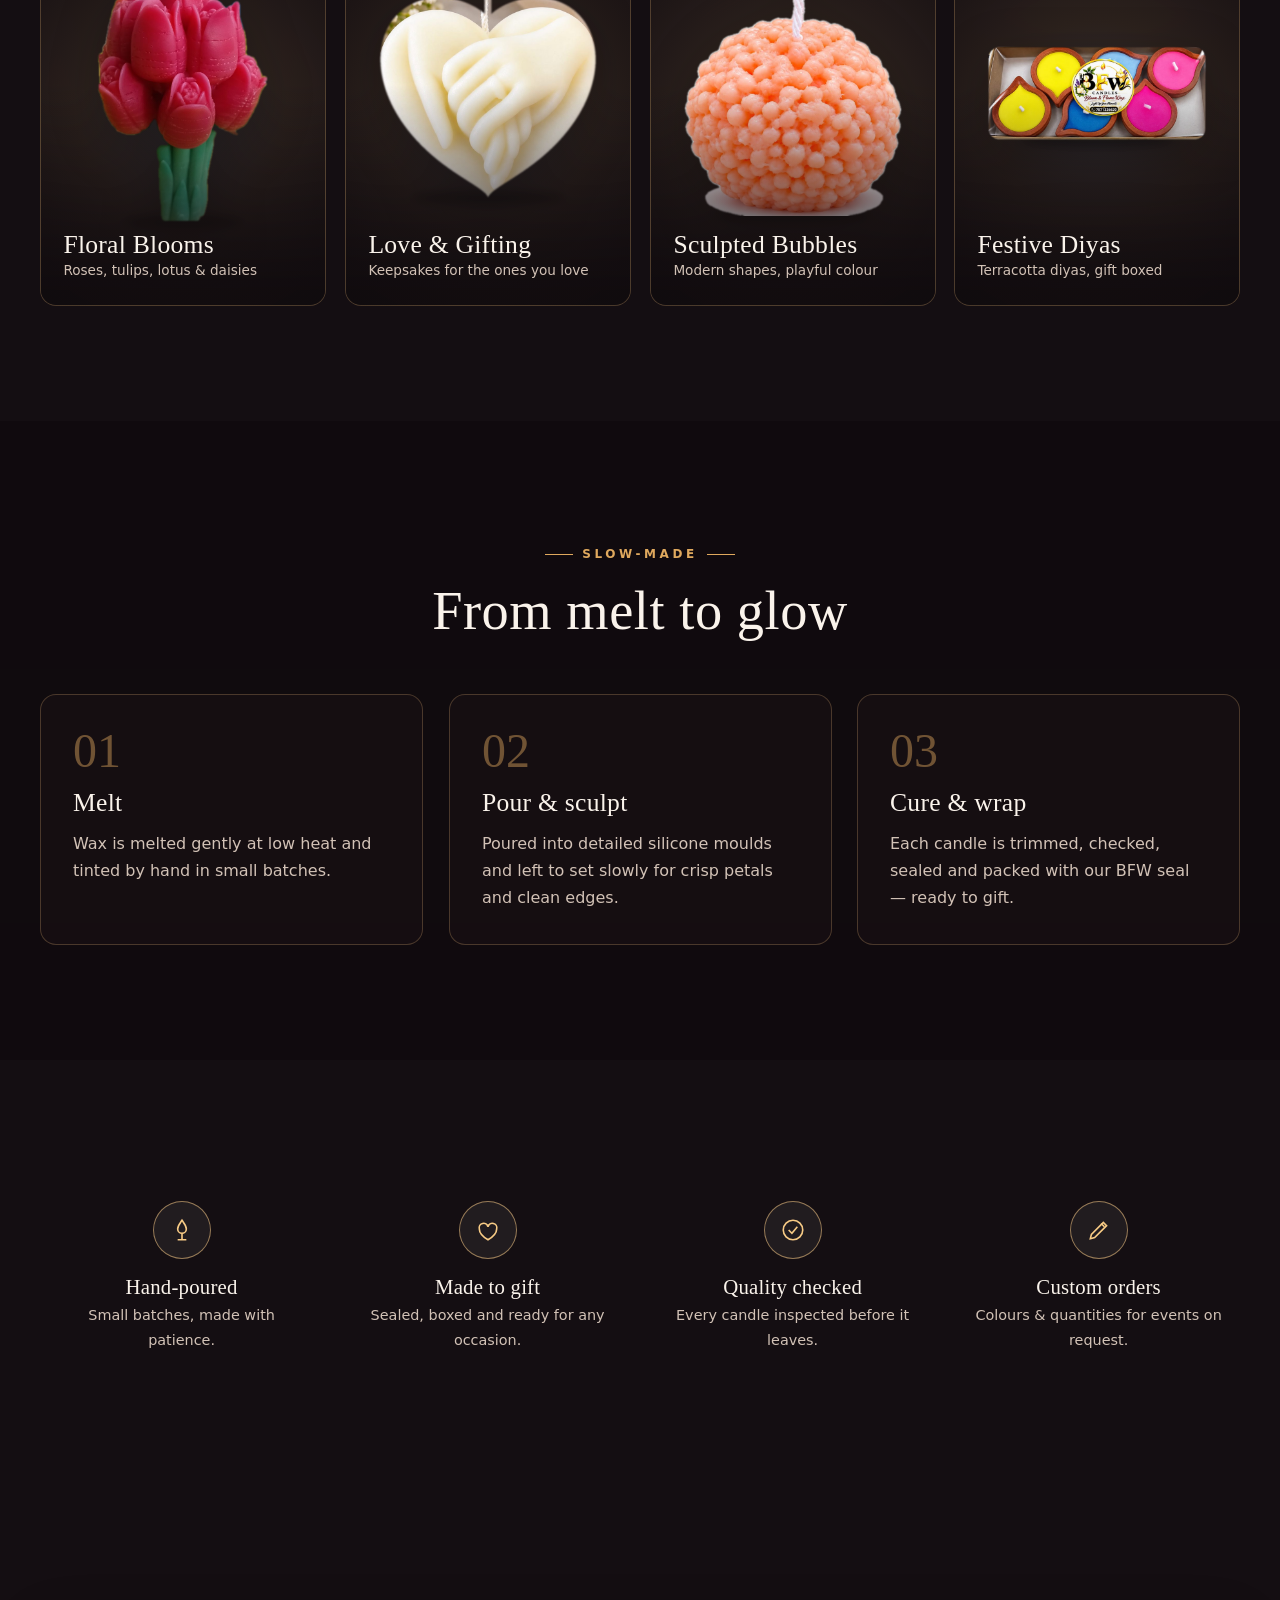
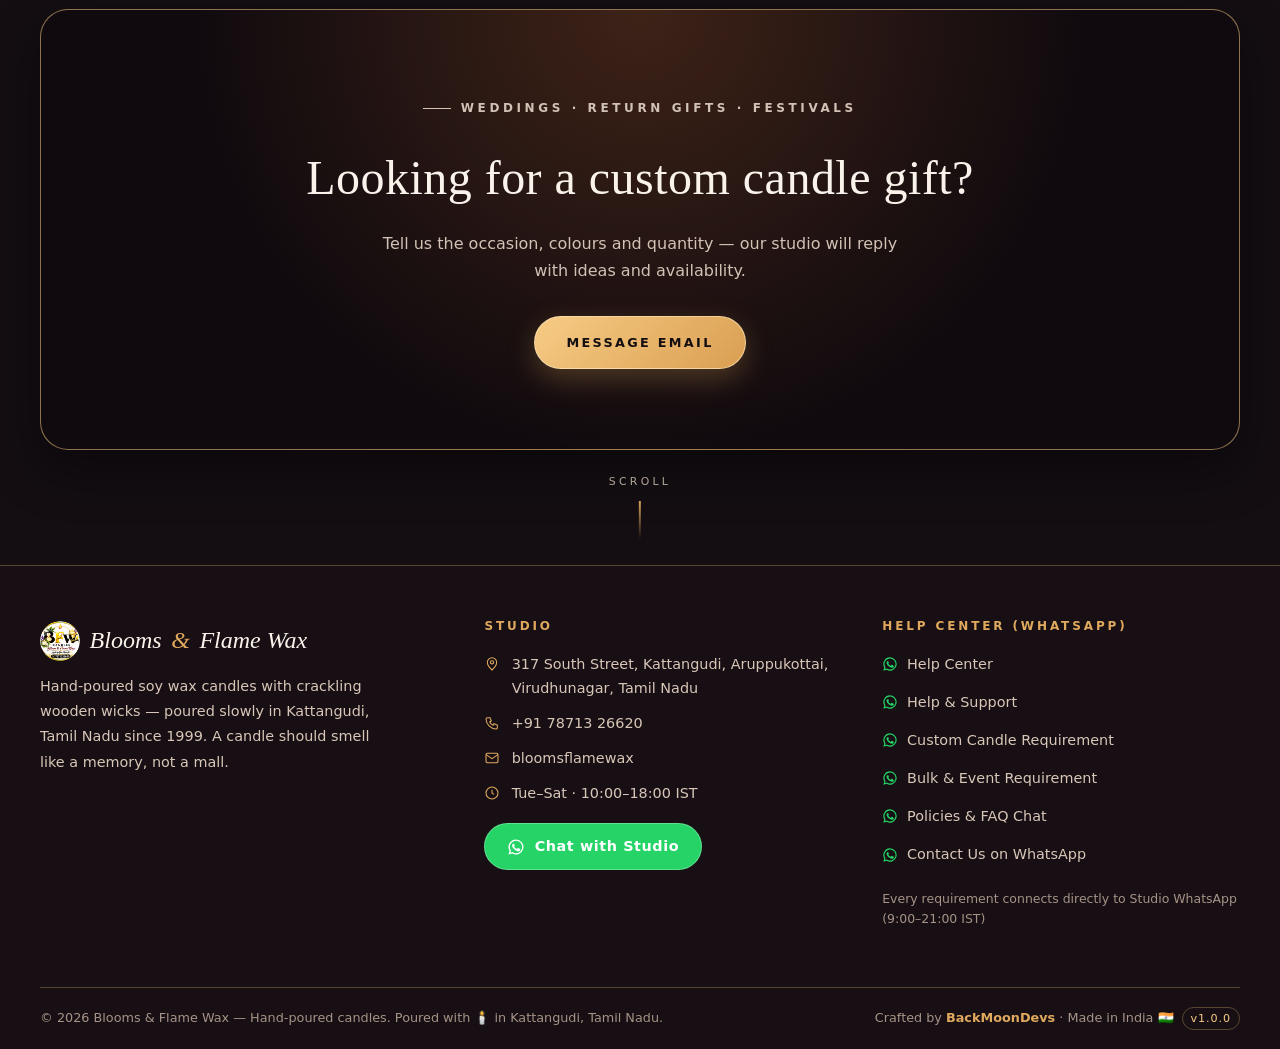
==== commit 95d279d9: "v1.1.0: update admin controls, floating sign-in, and mobile drawer" ====
--- a/index.html
+++ b/index.html
@@ -12,14 +12,14 @@
   <link rel="preconnect" href="https://fonts.googleapis.com">
   <link rel="preconnect" href="https://fonts.gstatic.com" crossorigin>
   <link rel="stylesheet" href="https://fonts.googleapis.com/css2?family=Cormorant+Garamond:ital,wght@0,300;0,400;0,500;1,400;1,500&amp;family=Jost:wght@300;400;500;600&amp;display=swap">
-  <link rel="stylesheet" href="css/style.css?v=18">
-  <link rel="stylesheet" href="css/animations.css?v=18">
-  <link rel="stylesheet" href="css/responsive.css?v=18">
-  <script src="js/config.js?v=18"></script>
-  <script src="js/security.js?v=18" defer></script>
-  <script src="js/products-data.js?v=18" defer></script>
-  <script src="js/layout.js?v=18" defer></script>
-  <script src="js/main.js?v=18" defer></script>
+  <link rel="stylesheet" href="css/style.css?v=21">
+  <link rel="stylesheet" href="css/animations.css?v=21">
+  <link rel="stylesheet" href="css/responsive.css?v=21">
+  <script src="js/config.js?v=21"></script>
+  <script src="js/security.js?v=21" defer></script>
+  <script src="js/products-data.js?v=21" defer></script>
+  <script src="js/layout.js?v=21" defer></script>
+  <script src="js/main.js?v=21" defer></script>
 </head>
 <body data-page="home">
   <a class="skip-link" href="#main">Skip to content</a>
@@ -86,19 +86,19 @@
         </div>
         <div class="cat-grid">
           <a class="cat-tile" href="shop.html?cat=floral" data-reveal="up">
-            <img src="assets/images/products/tulip-bouquet.png" alt="" loading="lazy">
+            <img data-site-img="cat-floral" src="assets/images/products/tulip-bouquet.png" alt="" loading="lazy">
             <div><h3>Floral Blooms</h3><p>Roses, tulips, lotus &amp; daisies</p></div>
           </a>
           <a class="cat-tile" href="shop.html?cat=love" data-reveal="up">
-            <img src="assets/images/products/holding-hands-heart.png" alt="" loading="lazy">
+            <img data-site-img="cat-love" src="assets/images/products/holding-hands-heart.png" alt="" loading="lazy">
             <div><h3>Love &amp; Gifting</h3><p>Keepsakes for the ones you love</p></div>
           </a>
           <a class="cat-tile" href="shop.html?cat=sculpted" data-reveal="up">
-            <img src="assets/images/products/peach-bubble-sphere.png" alt="" loading="lazy">
+            <img data-site-img="cat-sculpted" src="assets/images/products/peach-bubble-sphere.png" alt="" loading="lazy">
             <div><h3>Sculpted Bubbles</h3><p>Modern shapes, playful colour</p></div>
           </a>
           <a class="cat-tile" href="shop.html?cat=festive" data-reveal="up">
-            <img src="assets/images/products/festive-diya-gift-box.png" alt="" loading="lazy">
+            <img data-site-img="cat-festive" src="assets/images/products/festive-diya-gift-box.png" alt="" loading="lazy">
             <div><h3>Festive Diyas</h3><p>Terracotta diyas, gift boxed</p></div>
           </a>
         </div>
--- a/css/style.css
+++ b/css/style.css
@@ -242,9 +242,10 @@
   inset: 0 0 auto 0;
   height: var(--header-h);
   z-index: 100;
-  transition: background 0.4s var(--ease), box-shadow 0.4s var(--ease), backdrop-filter 0.4s;
-}
-.site-header.is-scrolled { background: var(--glass-strong); backdrop-filter: blur(14px); -webkit-backdrop-filter: blur(14px); box-shadow: var(--shadow); border-bottom: 1px solid var(--line); }
+  background: var(--glass);
+  transition: background 0.4s var(--ease), box-shadow 0.4s var(--ease);
+}
+.site-header.is-scrolled { background: var(--glass-strong); box-shadow: var(--shadow); border-bottom: 1px solid var(--line); }
 .nav { height: 100%; display: flex; align-items: center; justify-content: space-between; gap: 1rem; }
 .nav__controls { display: flex; align-items: center; gap: 0.7rem; }
 .brand { display: flex; align-items: center; gap: 0.7rem; }
--- a/css/responsive.css
+++ b/css/responsive.css
@@ -16,25 +16,69 @@
 }
 
 @media (max-width: 860px) {
-  /* Mobile navigation drawer */
-  .nav__toggle { display: inline-block; z-index: 2; }
+  /* Task 5 (144359.png & 144415.png): Theme-adaptive mobile navigation drawer below header bar */
+  .nav {
+    gap: 0.5rem;
+  }
+  .brand {
+    min-width: 0;
+    gap: 0.5rem;
+  }
+  .brand__name {
+    white-space: nowrap;
+    font-size: clamp(0.96rem, 3.8vw, 1.25rem);
+  }
+  .nav__controls {
+    gap: 0.45rem;
+    flex-shrink: 0;
+    z-index: 120;
+  }
+  .nav__toggle {
+    display: inline-block;
+    z-index: 120;
+    flex-shrink: 0;
+  }
   .nav__links {
-    position: fixed; inset: 0 0 0 auto; width: min(320px, 82vw); height: 100vh; height: 100dvh;
-    flex-direction: column; align-items: flex-start; justify-content: center; gap: 1.8rem; padding: 2.5rem;
-    background: rgba(21, 14, 17, 0.97); backdrop-filter: blur(16px); border-left: 1px solid var(--line);
-    transform: translateX(100%); transition: transform 0.5s var(--ease); visibility: hidden;
+    position: fixed;
+    top: var(--header-h);
+    right: 0;
+    bottom: 0;
+    left: auto;
+    width: min(300px, 80vw);
+    height: calc(100vh - var(--header-h));
+    height: calc(100dvh - var(--header-h));
+    flex-direction: column;
+    align-items: flex-start;
+    justify-content: flex-start;
+    gap: 1.6rem;
+    padding: 2.2rem 2rem;
+    background: var(--plum-900);
+    color: var(--cream);
+    border-top: 1px solid var(--line);
+    border-left: 1.5px solid var(--line-strong);
+    box-shadow: var(--shadow);
+    transform: translateX(105%);
+    transition: transform 0.45s var(--ease), background-color 0.35s var(--ease);
+    visibility: hidden;
+    z-index: 110;
   }
-  .nav__links.is-open { transform: none; visibility: visible; }
-  .nav__link { font-size: 1rem; }
+  .nav__links.is-open {
+    transform: none;
+    visibility: visible;
+  }
+  .nav__link {
+    font-size: 1.05rem;
+    color: var(--muted);
+    font-weight: 600;
+  }
+  .nav__link:hover,
+  .nav__link[aria-current="page"] {
+    color: var(--cream);
+  }
   body.nav-open { overflow: hidden; }
 
-  .hero { text-align: center; }
+  .hero { text-align: left; }
   .hero__grid { grid-template-columns: 1fr; }
-  .hero__text { margin-inline: auto; }
-  .hero__actions { justify-content: center; }
-  .hero__visual { order: -1; }
-  .hero__plinth { width: min(280px, 70vw); }
-  .hero__badge { left: 50%; transform: translateX(-120%); bottom: 1rem; }
   .hero__scroll { display: none; }
   .split { grid-template-columns: 1fr; }
   .steps { grid-template-columns: 1fr; }
@@ -43,11 +87,12 @@
 }
 
 @media (max-width: 640px) {
-  .container { width: min(100% - 2rem, var(--container)); }
-  .brand__name { font-size: 1.05rem; }
-  .brand__logo { width: 38px; height: 38px; }
-  .theme-switch__btn span:last-child { display: none; }
-  .theme-switch__btn { padding: 0.32rem 0.5rem; }
+  .container { width: min(100% - 1.5rem, var(--container)); }
+  .brand__name { font-size: clamp(0.92rem, 3.6vw, 1.08rem); }
+  .brand__logo { width: 34px; height: 34px; }
+  .theme-switch__btn { width: 30px; height: 30px; }
+  .theme-switch__btn svg { width: 15px; height: 15px; }
+  .nav__toggle { width: 38px; height: 38px; }
   .hero__title { font-size: clamp(2.5rem, 12vw, 3.4rem); }
   .hero__actions .btn { flex: 1 1 100%; }
   .hero__badge { display: none; }
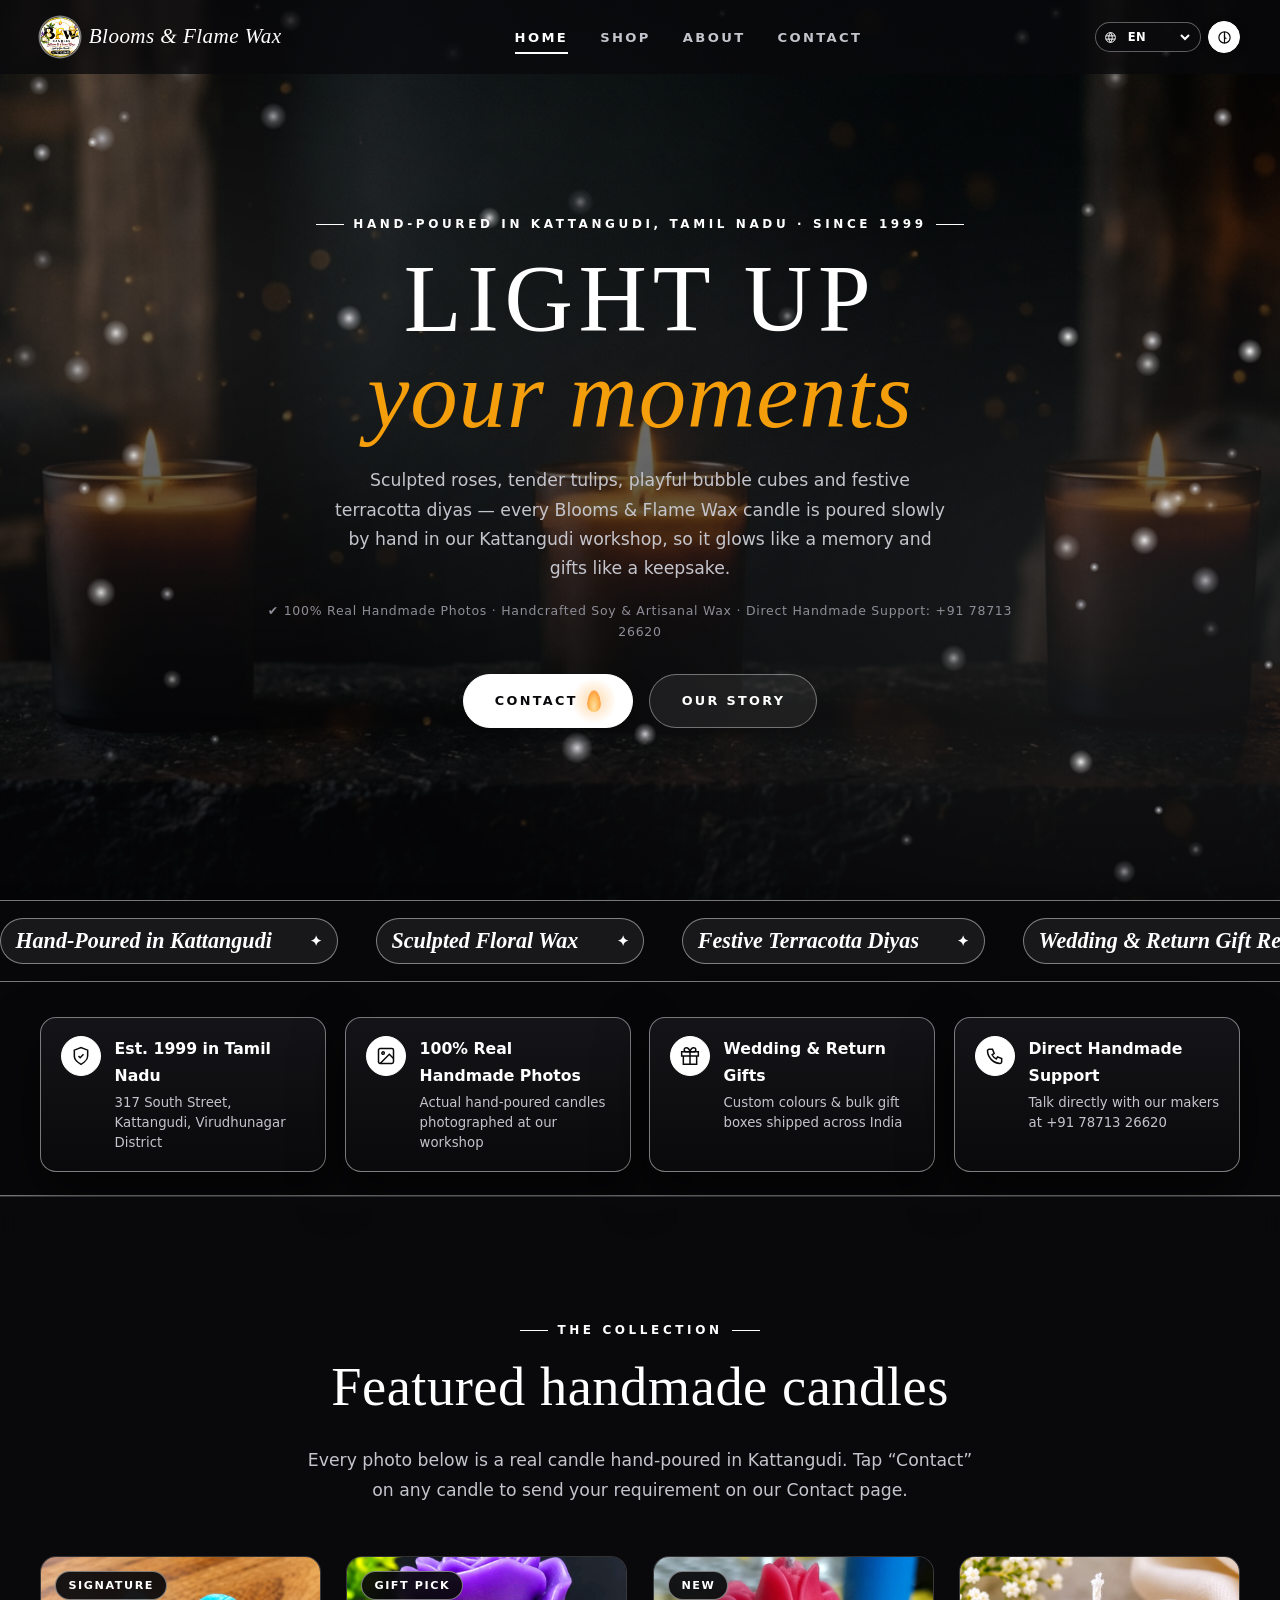
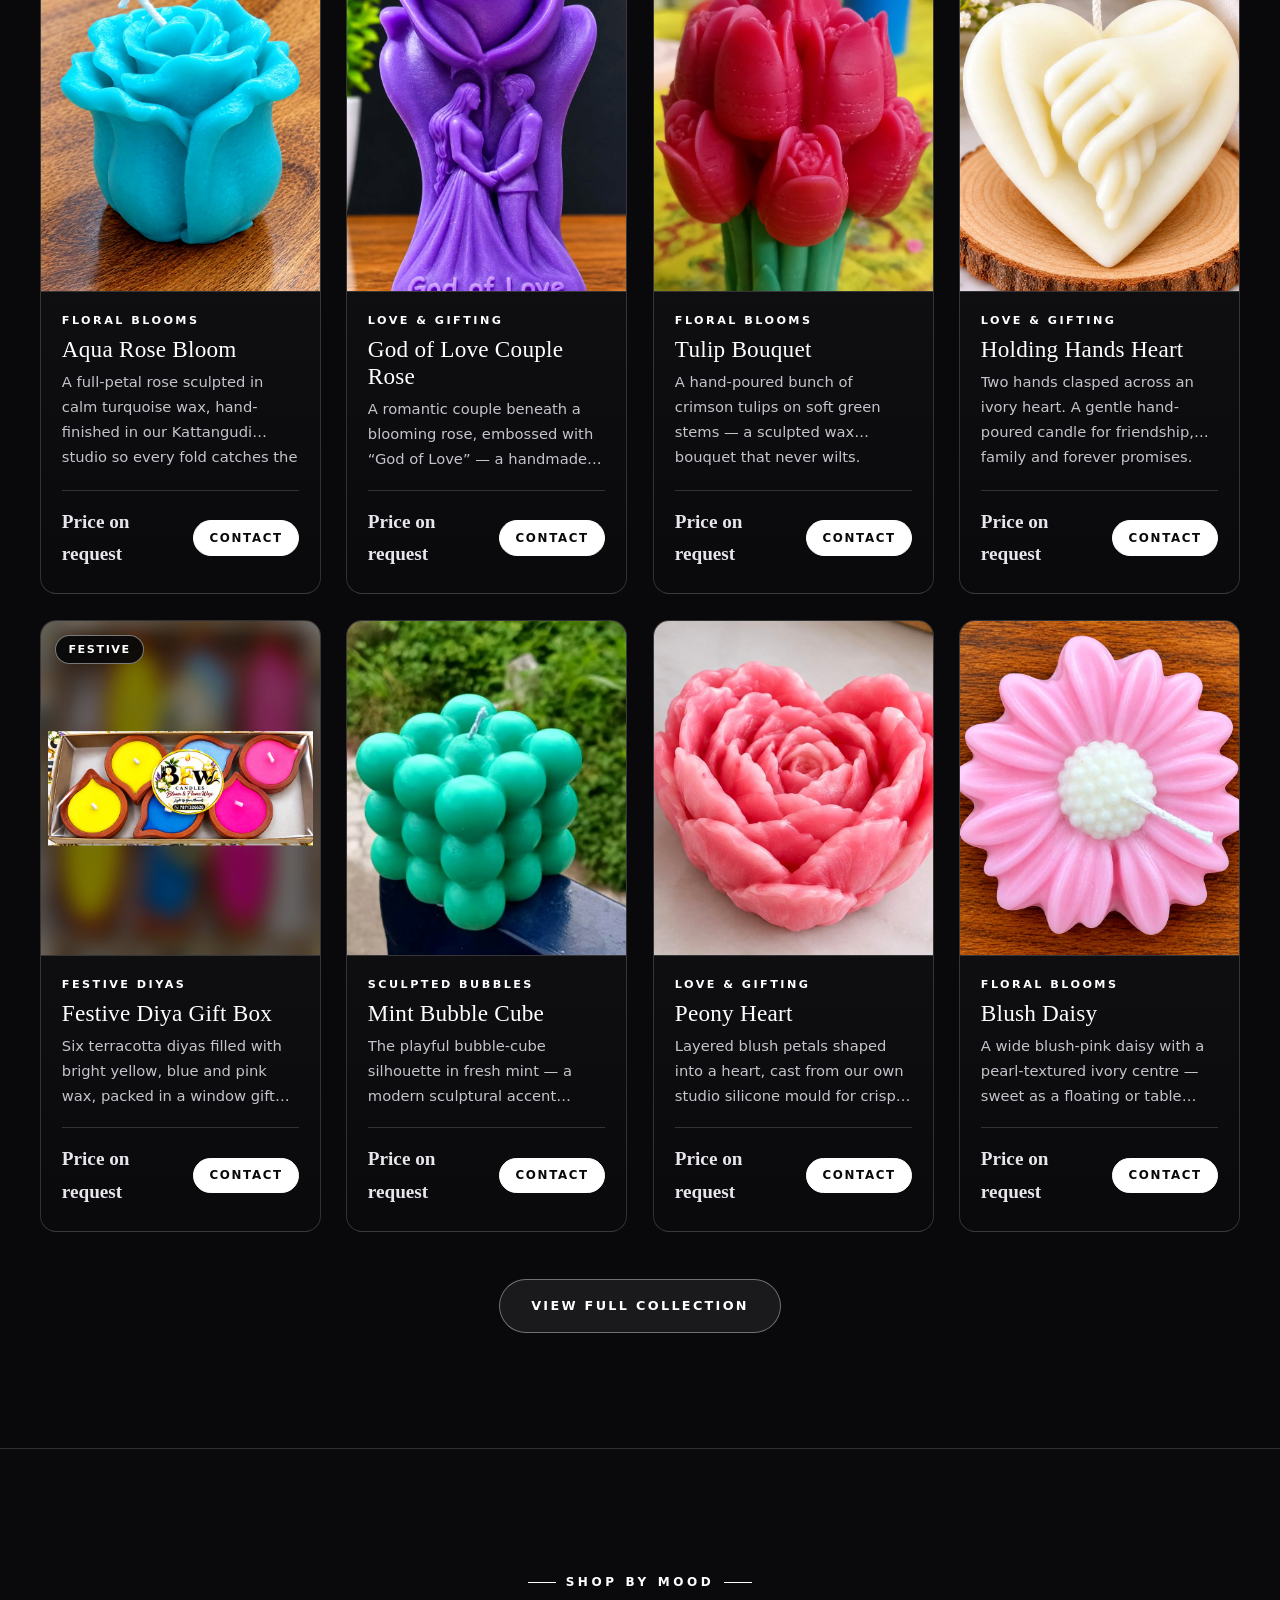
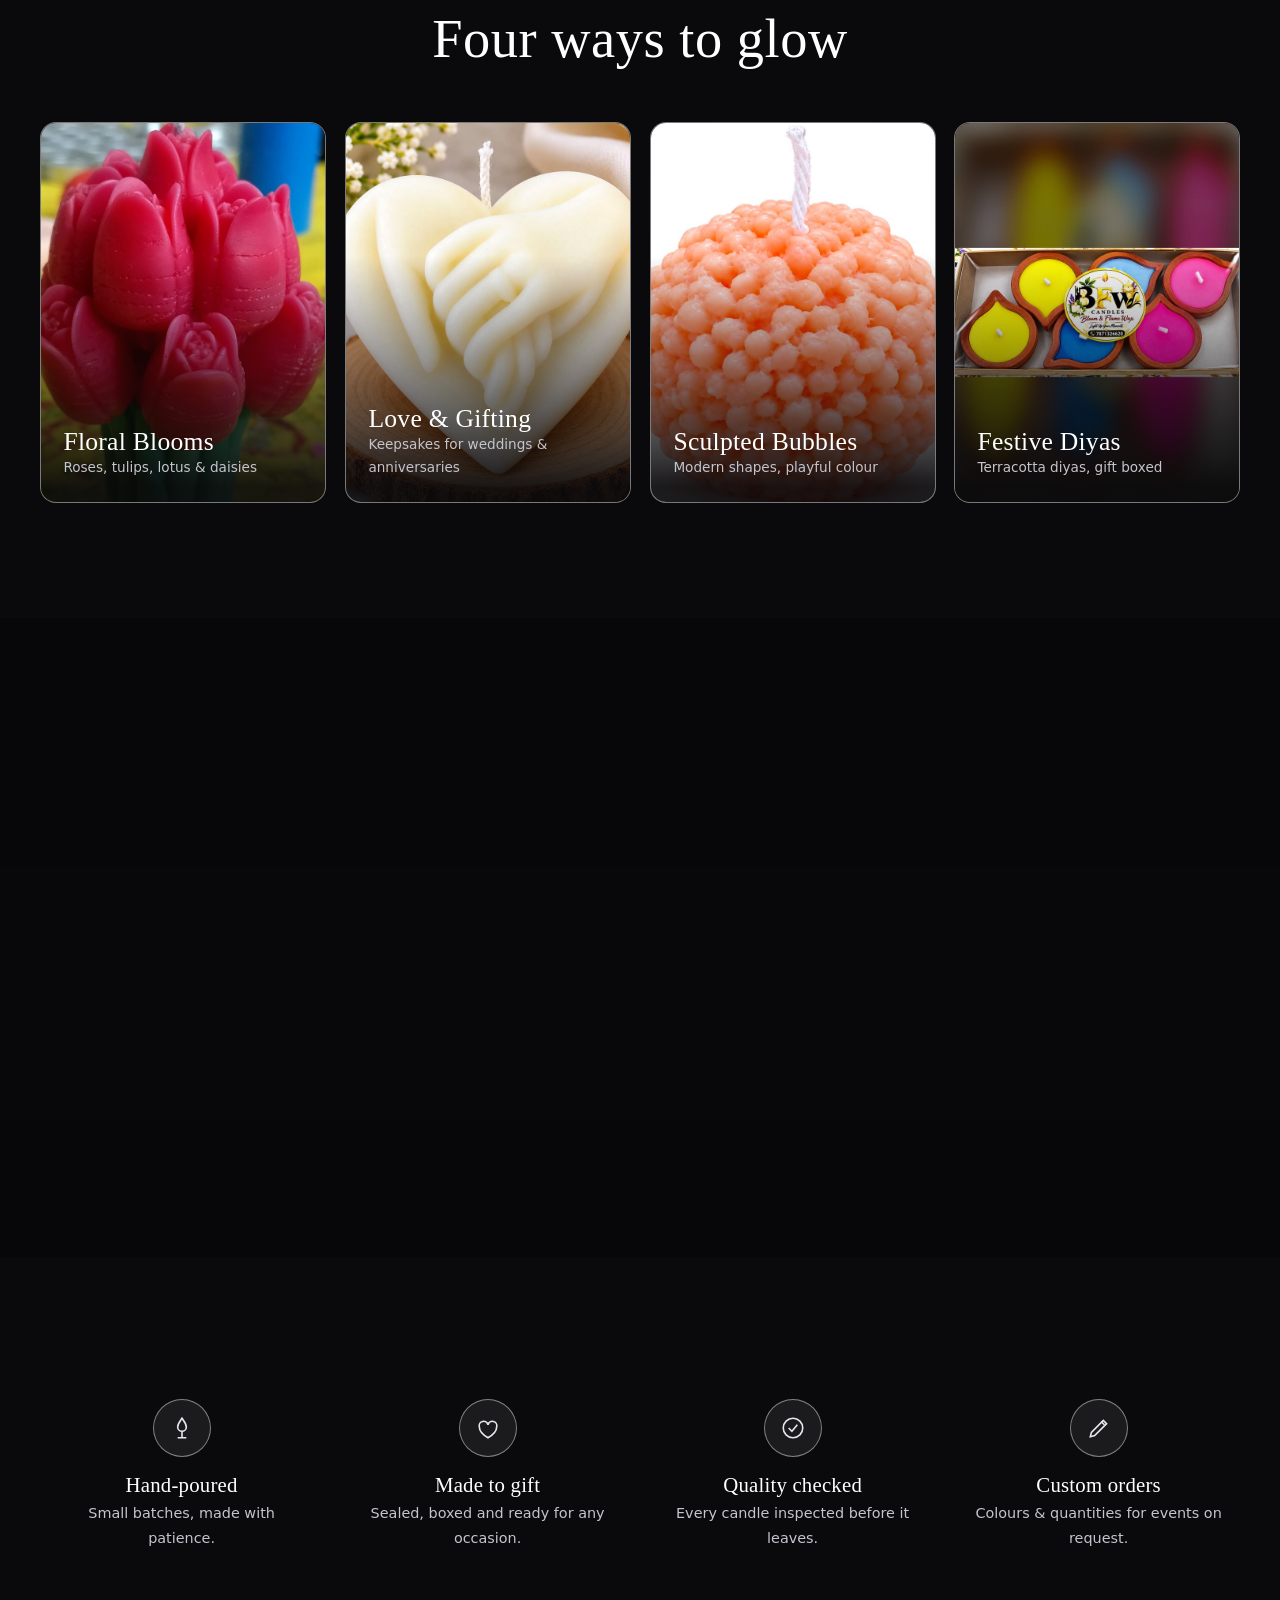
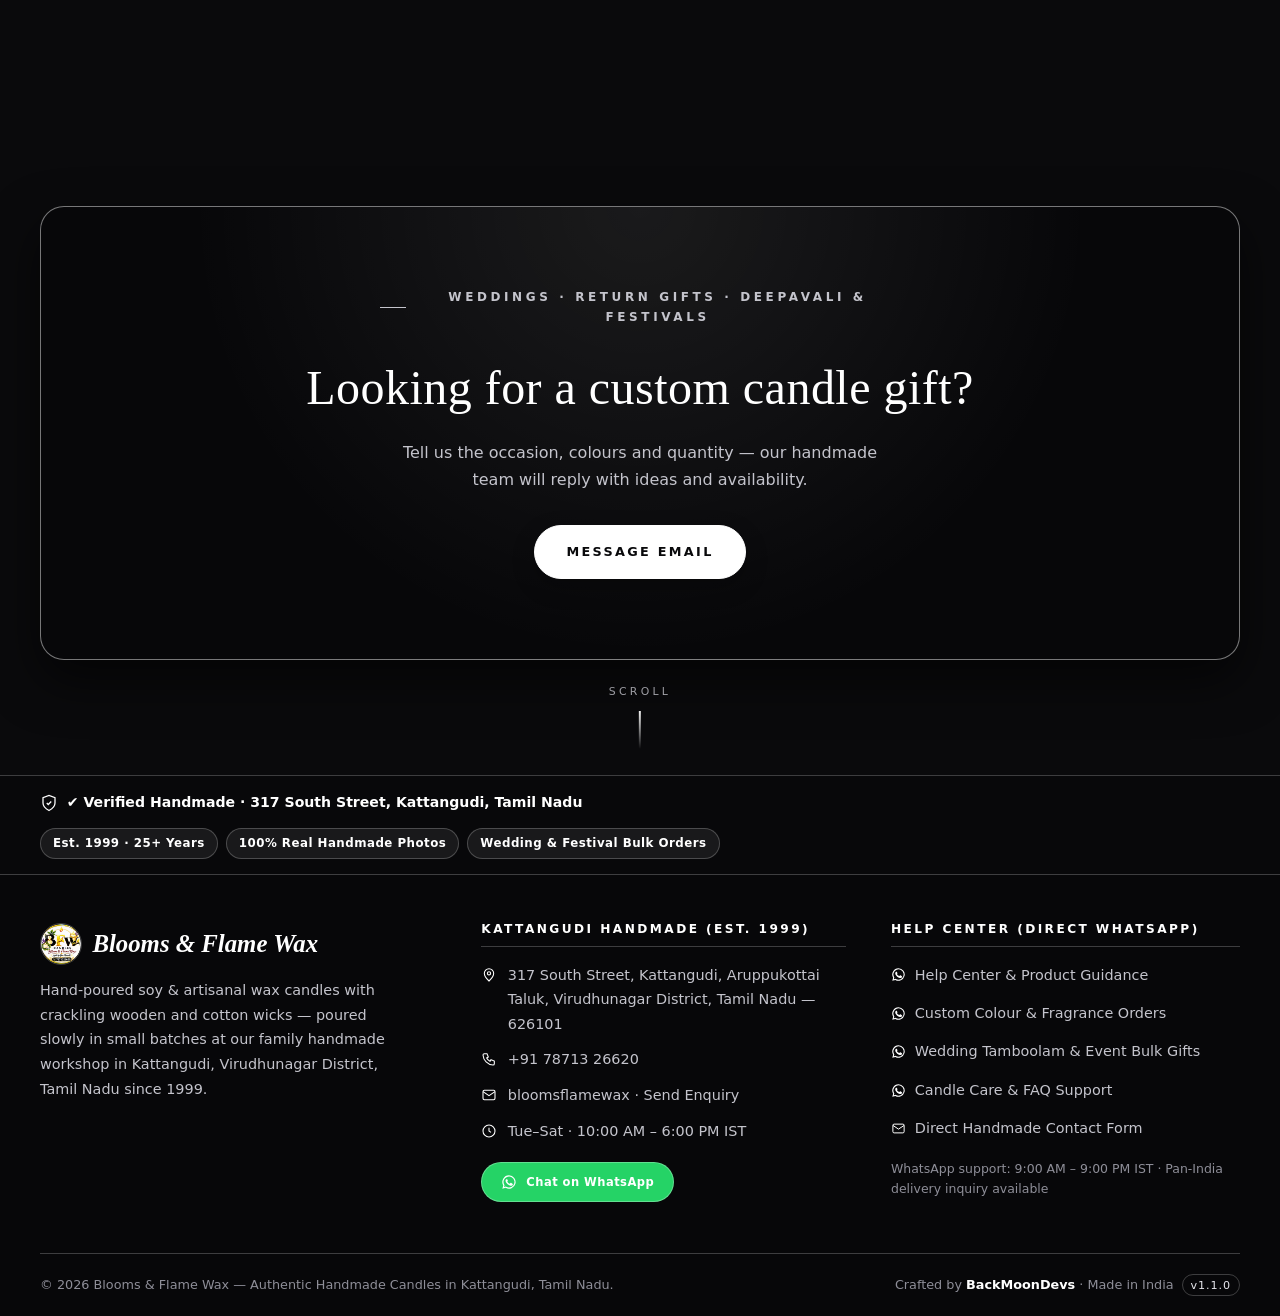
==== commit 4b64bef7: "new version" ====
--- a/index.html
+++ b/index.html
@@ -12,14 +12,15 @@
   <link rel="preconnect" href="https://fonts.googleapis.com">
   <link rel="preconnect" href="https://fonts.gstatic.com" crossorigin>
   <link rel="stylesheet" href="https://fonts.googleapis.com/css2?family=Cormorant+Garamond:ital,wght@0,300;0,400;0,500;1,400;1,500&amp;family=Jost:wght@300;400;500;600&amp;display=swap">
-  <link rel="stylesheet" href="css/style.css?v=21">
-  <link rel="stylesheet" href="css/animations.css?v=21">
-  <link rel="stylesheet" href="css/responsive.css?v=21">
-  <script src="js/config.js?v=21"></script>
-  <script src="js/security.js?v=21" defer></script>
-  <script src="js/products-data.js?v=21" defer></script>
-  <script src="js/layout.js?v=21" defer></script>
-  <script src="js/main.js?v=21" defer></script>
+  <link rel="stylesheet" href="css/style.css?v=24">
+  <link rel="stylesheet" href="css/animations.css?v=24">
+  <link rel="stylesheet" href="css/responsive.css?v=24">
+  <script src="js/config.js?v=24"></script>
+  <script src="js/security.js?v=24" defer></script>
+  <script src="js/products-data.js?v=24" defer></script>
+  <script src="js/i18n.js?v=24" defer></script>
+  <script src="js/layout.js?v=24" defer></script>
+  <script src="js/main.js?v=24" defer></script>
 </head>
 <body data-page="home">
   <a class="skip-link" href="#main">Skip to content</a>
@@ -41,39 +42,73 @@
     <section class="hero" aria-labelledby="hero-title">
       <div class="container hero__grid hero__grid--single">
         <div class="hero__content">
-          <p class="eyebrow">Hand-poured in Kattangudi, Tamil Nadu</p>
-          <h1 class="hero__title" id="hero-title">Light up <br><em>your moments</em></h1>
-          <p class="hero__text">Sculpted roses, tender tulips, playful bubble cubes and festive diyas — every Blooms &amp; Flame Wax candle is poured slowly by hand, so it glows like a memory and gifts like a keepsake.</p>
-          <p class="hero__note">Always trim the wick to 5&nbsp;mm and never leave a burning candle unattended.</p>
+          <p class="eyebrow" data-i18n="hero_eyebrow">Hand-poured in Kattangudi, Tamil Nadu · Est. 1999</p>
+          <h1 class="hero__title" id="hero-title"><span data-i18n="hero_title_1">Light up</span> <br><em data-i18n="hero_title_2">your moments</em></h1>
+          <p class="hero__text" data-i18n="hero_text">Sculpted roses, tender tulips, playful bubble cubes and festive diyas — every Blooms &amp; Flame Wax candle is poured slowly by hand in Tamil Nadu, so it glows like a memory and gifts like a keepsake.</p>
+          <p class="hero__note" data-i18n="hero_note">✔ 100% Real Handmade Photos · Handcrafted Soy &amp; Artisanal Wax · Direct Handmade Support: +91 78713 26620</p>
           <div class="hero__actions">
-            <a class="btn btn--primary" href="#showcase">Shop now <span class="flame" aria-hidden="true"></span></a>
-            <a class="btn btn--ghost" href="about.html">Our story</a>
+            <a class="btn btn--primary" href="contact.html"><span data-i18n="btn_shop_now">Contact</span> <span class="flame" aria-hidden="true"></span></a>
+            <a class="btn btn--ghost" href="about.html" data-i18n="btn_our_story">Our story</a>
           </div>
         </div>
       </div>
       <a class="hero__scroll" href="#showcase">Scroll</a>
     </section>
 
-    <!-- MARQUEE -->
+    <!-- TASK 4: HIGHLIGHTED MARQUEE RIBBON -->
     <div class="marquee" aria-hidden="true">
       <div class="marquee__track">
-        <span>Hand-poured</span><span>Sculpted florals</span><span>Festive diyas</span><span>Gift ready</span><span>Made in Tamil Nadu</span><span>Custom orders</span>
-        <span>Hand-poured</span><span>Sculpted florals</span><span>Festive diyas</span><span>Gift ready</span><span>Made in Tamil Nadu</span><span>Custom orders</span>
+        <span>Hand-Poured in Kattangudi</span><span>Sculpted Floral Wax</span><span>Festive Terracotta Diyas</span><span>Wedding &amp; Return Gift Ready</span><span>Est. 1999 in Tamil Nadu</span><span>100% Real Handmade Photography</span><span>Custom Bulk Event Orders</span>
+        <span>Hand-Poured in Kattangudi</span><span>Sculpted Floral Wax</span><span>Festive Terracotta Diyas</span><span>Wedding &amp; Return Gift Ready</span><span>Est. 1999 in Tamil Nadu</span><span>100% Real Handmade Photography</span><span>Custom Bulk Event Orders</span>
       </div>
     </div>
 
-    <!-- PRODUCT SHOWCASE (Shop Now scrolls here) -->
+    <!-- TASK 1 & TASK 4: VERIFIED KATTANGUDI HANDMADE TRUST STRIP -->
+    <section class="trust-strip" aria-label="Verified Handmade Credentials">
+      <div class="container trust-strip__grid">
+        <div class="trust-card" data-reveal="up">
+          <div class="trust-card__icon"><svg viewBox="0 0 24 24" fill="none" stroke="currentColor" stroke-width="1.8" aria-hidden="true"><path d="M12 22s8-4 8-10V5l-8-3-8 3v7c0 6 8 10 8 10z"/><path d="m9 12 2 2 4-4"/></svg></div>
+          <div>
+            <strong data-i18n="trust_badge_1">Est. 1999 in Tamil Nadu</strong>
+            <p data-i18n="trust_badge_1_sub">317 South Street, Kattangudi, Virudhunagar District</p>
+          </div>
+        </div>
+        <div class="trust-card" data-reveal="up">
+          <div class="trust-card__icon"><svg viewBox="0 0 24 24" fill="none" stroke="currentColor" stroke-width="1.8" aria-hidden="true"><rect x="3" y="3" width="18" height="18" rx="2"/><circle cx="8.5" cy="8.5" r="1.5"/><path d="m21 15-5-5L5 21"/></svg></div>
+          <div>
+            <strong data-i18n="trust_badge_2">100% Real Handmade Photos</strong>
+            <p data-i18n="trust_badge_2_sub">Actual hand-poured candles photographed at our workshop</p>
+          </div>
+        </div>
+        <div class="trust-card" data-reveal="up">
+          <div class="trust-card__icon"><svg viewBox="0 0 24 24" fill="none" stroke="currentColor" stroke-width="1.8" aria-hidden="true"><path d="M20 12v10H4V12"/><path d="M2 7h20v5H2z"/><path d="M12 22V7"/><path d="M12 7H7.5a2.5 2.5 0 0 1 0-5C11 2 12 7 12 7z"/><path d="M12 7h4.5a2.5 2.5 0 0 0 0-5C13 2 12 7 12 7z"/></svg></div>
+          <div>
+            <strong data-i18n="trust_badge_3">Wedding &amp; Return Gifts</strong>
+            <p data-i18n="trust_badge_3_sub">Custom colours &amp; bulk gift boxes shipped across India</p>
+          </div>
+        </div>
+        <div class="trust-card" data-reveal="up">
+          <div class="trust-card__icon"><svg viewBox="0 0 24 24" fill="none" stroke="currentColor" stroke-width="1.8" aria-hidden="true"><path d="M5 4h4l2 5-2.5 1.5a11 11 0 0 0 5 5L15 13l5 2v4a2 2 0 0 1-2 2A16 16 0 0 1 3 6a2 2 0 0 1 2-2"/></svg></div>
+          <div>
+            <strong data-i18n="trust_badge_4">Direct Handmade Support</strong>
+            <p data-i18n="trust_badge_4_sub">Talk directly with our makers at +91 78713 26620</p>
+          </div>
+        </div>
+      </div>
+    </section>
+
+    <!-- PRODUCT SHOWCASE -->
     <section class="section section--glass" id="showcase" aria-labelledby="showcase-title">
       <div class="container">
         <div class="section__head" data-reveal="up">
-          <p class="eyebrow">The collection</p>
-          <h2 class="section__title" id="showcase-title">Featured candles</h2>
-          <p class="section__lead">A glimpse of our studio favourites. Tap “Enquire” on any candle and we’ll get back to you with details.</p>
+          <p class="eyebrow" data-i18n="showcase_eyebrow">The collection</p>
+          <h2 class="section__title" id="showcase-title" data-i18n="showcase_title">Featured handmade candles</h2>
+          <p class="section__lead" data-i18n="showcase_lead">Every photo below is a real candle hand-poured in Kattangudi. Tap “Contact” on any candle to send your requirement on our Contact page.</p>
         </div>
         <div class="product-grid" id="featured-grid" aria-live="polite">
           <p class="empty-state">Loading candles…</p>
         </div>
-        <div class="center-actions"><a class="btn btn--ghost" href="shop.html">View full collection</a></div>
+        <div class="center-actions"><a class="btn btn--ghost" href="shop.html" data-i18n="btn_view_collection">View full collection</a></div>
       </div>
     </section>
 
@@ -81,25 +116,25 @@
     <section class="section" aria-labelledby="cat-title">
       <div class="container">
         <div class="section__head" data-reveal="up">
-          <p class="eyebrow">Shop by mood</p>
-          <h2 class="section__title" id="cat-title">Four ways to glow</h2>
+          <p class="eyebrow" data-i18n="cat_eyebrow">Shop by mood</p>
+          <h2 class="section__title" id="cat-title" data-i18n="cat_title">Four ways to glow</h2>
         </div>
         <div class="cat-grid">
           <a class="cat-tile" href="shop.html?cat=floral" data-reveal="up">
-            <img data-site-img="cat-floral" src="assets/images/products/tulip-bouquet.png" alt="" loading="lazy">
-            <div><h3>Floral Blooms</h3><p>Roses, tulips, lotus &amp; daisies</p></div>
+            <img data-site-img="cat-floral" src="assets/images/products/tulip-bouquet.jpg" alt="" loading="lazy">
+            <div><h3 data-i18n="cat_floral">Floral Blooms</h3><p data-i18n="cat_floral_sub">Roses, tulips, lotus &amp; daisies</p></div>
           </a>
           <a class="cat-tile" href="shop.html?cat=love" data-reveal="up">
-            <img data-site-img="cat-love" src="assets/images/products/holding-hands-heart.png" alt="" loading="lazy">
-            <div><h3>Love &amp; Gifting</h3><p>Keepsakes for the ones you love</p></div>
+            <img data-site-img="cat-love" src="assets/images/products/holding-hands-heart.jpg" alt="" loading="lazy">
+            <div><h3 data-i18n="cat_love">Love &amp; Gifting</h3><p data-i18n="cat_love_sub">Keepsakes for the ones you love</p></div>
           </a>
           <a class="cat-tile" href="shop.html?cat=sculpted" data-reveal="up">
-            <img data-site-img="cat-sculpted" src="assets/images/products/peach-bubble-sphere.png" alt="" loading="lazy">
-            <div><h3>Sculpted Bubbles</h3><p>Modern shapes, playful colour</p></div>
+            <img data-site-img="cat-sculpted" src="assets/images/products/peach-bubble-sphere.jpg" alt="" loading="lazy">
+            <div><h3 data-i18n="cat_sculpted">Sculpted Bubbles</h3><p data-i18n="cat_sculpted_sub">Modern shapes, playful colour</p></div>
           </a>
           <a class="cat-tile" href="shop.html?cat=festive" data-reveal="up">
-            <img data-site-img="cat-festive" src="assets/images/products/festive-diya-gift-box.png" alt="" loading="lazy">
-            <div><h3>Festive Diyas</h3><p>Terracotta diyas, gift boxed</p></div>
+            <img data-site-img="cat-festive" src="assets/images/products/festive-diya-gift-box.jpg" alt="" loading="lazy">
+            <div><h3 data-i18n="cat_festive">Festive Diyas</h3><p data-i18n="cat_festive_sub">Terracotta diyas, gift boxed</p></div>
           </a>
         </div>
       </div>
@@ -109,13 +144,13 @@
     <section class="section section--solid" aria-labelledby="craft-title">
       <div class="container">
         <div class="section__head" data-reveal="up">
-          <p class="eyebrow">Slow-made</p>
-          <h2 class="section__title" id="craft-title">From melt to glow</h2>
+          <p class="eyebrow" data-i18n="craft_eyebrow">Slow-made</p>
+          <h2 class="section__title" id="craft-title" data-i18n="craft_title">From melt to glow</h2>
         </div>
         <div class="steps">
-          <div class="step" data-reveal="left"><h3>Melt</h3><p>Wax is melted gently at low heat and tinted by hand in small batches.</p></div>
-          <div class="step" data-reveal="up"><h3>Pour &amp; sculpt</h3><p>Poured into detailed silicone moulds and left to set slowly for crisp petals and clean edges.</p></div>
-          <div class="step" data-reveal="right"><h3>Cure &amp; wrap</h3><p>Each candle is trimmed, checked, sealed and packed with our BFW seal — ready to gift.</p></div>
+          <div class="step" data-reveal="left"><h3 data-i18n="step_1_title">Melt</h3><p data-i18n="step_1_desc">Wax is melted gently at low heat and tinted by hand in small batches.</p></div>
+          <div class="step" data-reveal="up"><h3 data-i18n="step_2_title">Pour &amp; sculpt</h3><p data-i18n="step_2_desc">Poured into detailed silicone moulds and left to set slowly for crisp petals and clean edges.</p></div>
+          <div class="step" data-reveal="right"><h3 data-i18n="step_3_title">Cure &amp; wrap</h3><p data-i18n="step_3_desc">Each candle is trimmed, checked, sealed and packed with our BFW seal — ready to gift.</p></div>
         </div>
       </div>
     </section>
@@ -146,10 +181,10 @@
     <section class="section">
       <div class="container">
         <div class="cta" data-reveal="zoom">
-          <p class="eyebrow">Weddings · Return gifts · Festivals</p>
-          <h2>Looking for a custom candle gift?</h2>
-          <p>Tell us the occasion, colours and quantity — our studio will reply with ideas and availability.</p>
-          <a class="btn btn--primary" href="contact.html">Message Email</a>
+          <p class="eyebrow" data-i18n="cta_eyebrow">Weddings · Return gifts · Festivals</p>
+          <h2 data-i18n="cta_title">Looking for a custom candle gift?</h2>
+          <p data-i18n="cta_desc">Tell us the occasion, colours and quantity — our handmade team will reply with ideas and availability.</p>
+          <a class="btn btn--primary" href="contact.html" data-i18n="btn_message_email">Message Email</a>
         </div>
       </div>
     </section>
--- a/css/style.css
+++ b/css/style.css
@@ -1,139 +1,142 @@
 /* =========================================================
-   Blooms & Flame Wax — base styles & Dark / Auto / Light Theme
+   Blooms & Flame Wax — Black & White Monochrome Editorial Theme
+   (Dark Mode = Obsidian Black & Crisp White · Light Mode = Pure White & Deep Black)
    ========================================================= */
 :root,
 html[data-theme="dark"] {
   color-scheme: dark;
-  --plum-950: #0c080a;
-  --plum-900: #140e12;
-  --plum-800: #22171d;
-  --plum-700: #34232c;
-  --gold: #e0a95e;
-  --gold-light: #f7cb85;
-  --ember: #e87e3e;
-  --cream: #faf3eb;
-  --muted: #d2c2b6;
-  --muted-2: #a59387;
-  --success: #6fcf97;
-  --danger: #ff7a7a;
+  --plum-950: #050506;
+  --plum-900: #0a0a0c;
+  --plum-800: #131316;
+  --plum-700: #1e1e24;
+  --gold: #ffffff;
+  --gold-light: #e6e6ec;
+  --ember: #d4d4dc;
+  --cream: #ffffff;
+  --muted: #c4c4cc;
+  --muted-2: #8e8e98;
+  --success: #4ade80;
+  --danger: #ff6b6b;
   --whatsapp: #25d366;
 
-  --glass: rgba(24, 16, 20, 0.72);
-  --glass-strong: rgba(16, 11, 14, 0.88);
-  --card-bg: linear-gradient(180deg, rgba(38, 26, 32, 0.88), rgba(18, 12, 15, 0.94));
-  --media-stage: radial-gradient(circle at 50% 52%, rgba(255, 255, 255, 0.14) 0%, rgba(240, 194, 123, 0.11) 42%, rgba(16, 11, 14, 0.25) 100%);
-  --line: rgba(240, 194, 123, 0.24);
-  --line-strong: rgba(247, 203, 133, 0.55);
-
-  /* Input boxes — Dark mode */
-  --input-bg: rgba(15, 10, 13, 0.82);
-  --input-bg-focus: rgba(24, 16, 21, 0.96);
-  --input-border: rgba(240, 194, 123, 0.36);
-  --input-border-focus: #f7cb85;
-  --input-text: #faf3eb;
-  --input-placeholder: #9e8c80;
-  --input-ring: rgba(240, 194, 123, 0.28);
-
-  /* Buttons — Dark mode */
-  --btn-primary-bg: linear-gradient(135deg, #f7cb85 0%, #d99f52 100%);
-  --btn-primary-text: #150e11;
-  --btn-primary-border: rgba(255, 232, 190, 0.65);
-  --btn-ghost-bg: rgba(255, 255, 255, 0.06);
-  --btn-ghost-text: #faf3eb;
-  --btn-ghost-border: rgba(247, 203, 133, 0.45);
-  --btn-ghost-hover-bg: rgba(240, 194, 123, 0.18);
-
-  /* Background video & side animation — Dark mode */
-  --video-filter: grayscale(100%) contrast(1.22) brightness(0.75);
+  --glass: rgba(10, 10, 12, 0.78);
+  --glass-strong: rgba(8, 8, 10, 0.92);
+  --card-bg: linear-gradient(180deg, rgba(22, 22, 26, 0.92), rgba(10, 10, 12, 0.96));
+  --media-stage: radial-gradient(circle at 50% 52%, rgba(255, 255, 255, 0.14) 0%, rgba(255, 255, 255, 0.05) 48%, rgba(8, 8, 10, 0.4) 100%);
+  --line: rgba(255, 255, 255, 0.16);
+  --line-strong: rgba(255, 255, 255, 0.45);
+
+  /* Input boxes — Dark mode (Black & White) */
+  --input-bg: rgba(12, 12, 15, 0.9);
+  --input-bg-focus: #141418;
+  --input-border: rgba(255, 255, 255, 0.34);
+  --input-border-focus: #ffffff;
+  --input-text: #ffffff;
+  --input-placeholder: #8d8d96;
+  --input-ring: rgba(255, 255, 255, 0.24);
+
+  /* Buttons — Dark mode (Crisp White primary button with Black text) */
+  --btn-primary-bg: #ffffff;
+  --btn-primary-text: #09090b;
+  --btn-primary-border: #ffffff;
+  --btn-ghost-bg: rgba(255, 255, 255, 0.07);
+  --btn-ghost-text: #ffffff;
+  --btn-ghost-border: rgba(255, 255, 255, 0.38);
+  --btn-ghost-hover-bg: rgba(255, 255, 255, 0.16);
+
+  /* Background video & side animation — Dark mode (Clear Black & White Monochrome Video) */
+  --video-filter: grayscale(100%) contrast(1.14) brightness(0.78);
   --overlay-bg:
-    radial-gradient(ellipse at 12% 35%, rgba(255, 255, 255, 0.11), transparent 50%),
-    radial-gradient(ellipse at 88% 65%, rgba(240, 194, 123, 0.15), transparent 52%),
-    linear-gradient(180deg, rgba(12, 8, 10, 0.50) 0%, rgba(12, 8, 10, 0.72) 50%, rgba(12, 8, 10, 0.88) 100%);
-  --side-beam-left: linear-gradient(90deg, rgba(255, 255, 255, 0.22) 0%, rgba(240, 194, 123, 0.14) 45%, transparent 100%);
-  --side-beam-right: linear-gradient(270deg, rgba(240, 194, 123, 0.24) 0%, rgba(255, 255, 255, 0.14) 45%, transparent 100%);
-  --side-orb: radial-gradient(circle, rgba(255, 255, 255, 0.18) 0%, rgba(240, 194, 123, 0.14) 45%, transparent 72%);
-
-  /* Footer — Dark mode */
-  --footer-bg: rgba(24, 16, 20, 0.96);
-  --footer-text: #d8c7b8;
-  --footer-heading: #faf3eb;
-  --footer-border: rgba(240, 194, 123, 0.30);
-
-  --shadow: 0 20px 50px rgba(0, 0, 0, 0.45);
-  --glow: 0 0 42px rgba(240, 175, 90, 0.38);
+    radial-gradient(ellipse at 12% 35%, rgba(255, 255, 255, 0.08), transparent 50%),
+    radial-gradient(ellipse at 88% 65%, rgba(255, 255, 255, 0.08), transparent 52%),
+    linear-gradient(180deg, rgba(6, 6, 8, 0.42) 0%, rgba(6, 6, 8, 0.64) 50%, rgba(6, 6, 8, 0.84) 100%);
+  --side-beam-left: linear-gradient(90deg, rgba(255, 255, 255, 0.22) 0%, rgba(255, 255, 255, 0.08) 45%, transparent 100%);
+  --side-beam-right: linear-gradient(270deg, rgba(255, 255, 255, 0.22) 0%, rgba(255, 255, 255, 0.08) 45%, transparent 100%);
+  --side-orb: radial-gradient(circle, rgba(255, 255, 255, 0.16) 0%, rgba(255, 255, 255, 0.06) 45%, transparent 72%);
+
+  /* Footer — Dark mode (Clean Monochrome Editorial Footer) */
+  --footer-bg: #070709;
+  --footer-card-bg: rgba(18, 18, 22, 0.9);
+  --footer-text: #c4c4cc;
+  --footer-heading: #ffffff;
+  --footer-border: rgba(255, 255, 255, 0.22);
+
+  --shadow: 0 20px 50px rgba(0, 0, 0, 0.6);
+  --glow: 0 0 36px rgba(255, 255, 255, 0.18);
 
   --font-display: "Cormorant Garamond", "Playfair Display", Georgia, serif;
   --font-body: "Jost", "Segoe UI", system-ui, -apple-system, sans-serif;
   --radius-sm: 10px;
   --radius: 16px;
-  --radius-lg: 28px;
+  --radius-lg: 24px;
   --container: 1200px;
-  --header-h: 78px;
+  --header-h: 74px;
   --ease: cubic-bezier(0.22, 1, 0.36, 1);
 }
 
 /* =========================================================
-   LIGHT MODE TOKENS (Explicit Light or Auto-resolved Light)
+   LIGHT MODE TOKENS (Pure Crisp White & Obsidian Black)
    ========================================================= */
 html[data-theme="light"] {
   color-scheme: light;
-  --plum-950: #f4eee6;
-  --plum-900: #fbf8f3;
-  --plum-800: #efe6da;
-  --plum-700: #e2d5c4;
-  --gold: #9e5f19;
-  --gold-light: #7c460b;
-  --ember: #c4561c;
-  --cream: #1b1317;
-  --muted: #4a3a41;
-  --muted-2: #6e5b63;
-  --success: #1b7f4b;
+  --plum-950: #f2f2f4;
+  --plum-900: #ffffff;
+  --plum-800: #f7f7f9;
+  --plum-700: #e8e8ee;
+  --gold: #0a0a0c;
+  --gold-light: #1c1c22;
+  --ember: #27272f;
+  --cream: #09090b;
+  --muted: #383842;
+  --muted-2: #646470;
+  --success: #15803d;
   --danger: #c92a2a;
-  --whatsapp: #1da851;
-
-  --glass: rgba(255, 251, 245, 0.78);
-  --glass-strong: rgba(255, 252, 248, 0.92);
-  --card-bg: linear-gradient(180deg, rgba(255, 255, 255, 0.94), rgba(246, 238, 227, 0.96));
-  --media-stage: radial-gradient(circle at 50% 52%, rgba(255, 255, 255, 0.95) 0%, rgba(217, 163, 91, 0.20) 58%, rgba(24, 18, 22, 0.08) 100%);
-  --line: rgba(32, 22, 27, 0.18);
-  --line-strong: rgba(158, 95, 25, 0.55);
-
-  /* Input boxes — Light mode */
+  --whatsapp: #16a34a;
+
+  --glass: rgba(255, 255, 255, 0.84);
+  --glass-strong: rgba(255, 255, 255, 0.95);
+  --card-bg: linear-gradient(180deg, rgba(255, 255, 255, 0.98), rgba(246, 246, 249, 0.98));
+  --media-stage: radial-gradient(circle at 50% 52%, rgba(255, 255, 255, 1) 0%, rgba(0, 0, 0, 0.05) 62%, rgba(0, 0, 0, 0.1) 100%);
+  --line: rgba(10, 10, 12, 0.15);
+  --line-strong: rgba(10, 10, 12, 0.45);
+
+  /* Input boxes — Light mode (Crisp White box with Black border & text) */
   --input-bg: #ffffff;
   --input-bg-focus: #ffffff;
-  --input-border: rgba(32, 22, 27, 0.32);
-  --input-border-focus: #9e5f19;
-  --input-text: #181115;
-  --input-placeholder: #7a6870;
-  --input-ring: rgba(158, 95, 25, 0.24);
-
-  /* Buttons — Light mode */
-  --btn-primary-bg: linear-gradient(135deg, #23171d 0%, #412934 100%);
-  --btn-primary-text: #fdf8f1;
-  --btn-primary-border: #9e5f19;
-  --btn-ghost-bg: rgba(255, 255, 255, 0.88);
-  --btn-ghost-text: #1b1317;
-  --btn-ghost-border: rgba(27, 19, 23, 0.38);
-  --btn-ghost-hover-bg: rgba(158, 95, 25, 0.14);
-
-  /* Background video & side animation — Light mode (high-contrast monochrome + amber clearly visible) */
-  --video-filter: grayscale(100%) invert(100%) contrast(1.18) brightness(1.06);
+  --input-border: rgba(10, 10, 12, 0.36);
+  --input-border-focus: #09090b;
+  --input-text: #09090b;
+  --input-placeholder: #686873;
+  --input-ring: rgba(10, 10, 12, 0.18);
+
+  /* Buttons — Light mode (Obsidian Black primary button with White text) */
+  --btn-primary-bg: #09090b;
+  --btn-primary-text: #ffffff;
+  --btn-primary-border: #09090b;
+  --btn-ghost-bg: #ffffff;
+  --btn-ghost-text: #09090b;
+  --btn-ghost-border: rgba(10, 10, 12, 0.42);
+  --btn-ghost-hover-bg: rgba(10, 10, 12, 0.08);
+
+  /* Background video & side animation — Light mode (Clear Daylight Black & White Video) */
+  --video-filter: grayscale(100%) contrast(1.08) brightness(1.12);
   --overlay-bg:
-    radial-gradient(ellipse at 12% 35%, rgba(24, 18, 22, 0.12), transparent 50%),
-    radial-gradient(ellipse at 88% 65%, rgba(196, 118, 34, 0.18), transparent 52%),
-    linear-gradient(180deg, rgba(251, 248, 243, 0.62) 0%, rgba(248, 242, 234, 0.76) 50%, rgba(244, 237, 227, 0.88) 100%);
-  --side-beam-left: linear-gradient(90deg, rgba(24, 18, 22, 0.22) 0%, rgba(188, 108, 28, 0.16) 45%, transparent 100%);
-  --side-beam-right: linear-gradient(270deg, rgba(188, 108, 28, 0.24) 0%, rgba(24, 18, 22, 0.16) 45%, transparent 100%);
-  --side-orb: radial-gradient(circle, rgba(24, 18, 22, 0.15) 0%, rgba(188, 108, 28, 0.18) 45%, transparent 72%);
+    radial-gradient(ellipse at 12% 35%, rgba(255, 255, 255, 0.4), transparent 50%),
+    radial-gradient(ellipse at 88% 65%, rgba(0, 0, 0, 0.07), transparent 52%),
+    linear-gradient(180deg, rgba(255, 255, 255, 0.62) 0%, rgba(250, 250, 252, 0.75) 50%, rgba(245, 245, 248, 0.86) 100%);
+  --side-beam-left: linear-gradient(90deg, rgba(10, 10, 12, 0.18) 0%, rgba(10, 10, 12, 0.06) 45%, transparent 100%);
+  --side-beam-right: linear-gradient(270deg, rgba(10, 10, 12, 0.18) 0%, rgba(10, 10, 12, 0.06) 45%, transparent 100%);
+  --side-orb: radial-gradient(circle, rgba(10, 10, 12, 0.12) 0%, rgba(10, 10, 12, 0.05) 45%, transparent 72%);
 
   /* Footer — Light mode */
-  --footer-bg: rgba(244, 236, 225, 0.96);
-  --footer-text: #3d2e35;
-  --footer-heading: #181115;
-  --footer-border: rgba(158, 95, 25, 0.32);
-
-  --shadow: 0 18px 44px rgba(27, 19, 23, 0.14);
-  --glow: 0 0 36px rgba(188, 108, 28, 0.28);
+  --footer-bg: #f6f6f8;
+  --footer-card-bg: #ffffff;
+  --footer-text: #34343e;
+  --footer-heading: #09090b;
+  --footer-border: rgba(10, 10, 12, 0.22);
+
+  --shadow: 0 18px 44px rgba(10, 10, 12, 0.12);
+  --glow: 0 0 28px rgba(10, 10, 12, 0.14);
 }
 
 *, *::before, *::after { box-sizing: border-box; }
@@ -246,11 +249,11 @@
   transition: background 0.4s var(--ease), box-shadow 0.4s var(--ease);
 }
 .site-header.is-scrolled { background: var(--glass-strong); box-shadow: var(--shadow); border-bottom: 1px solid var(--line); }
-.nav { height: 100%; display: flex; align-items: center; justify-content: space-between; gap: 1rem; }
-.nav__controls { display: flex; align-items: center; gap: 0.7rem; }
-.brand { display: flex; align-items: center; gap: 0.7rem; }
-.brand__logo { width: 46px; height: 46px; border-radius: 50%; box-shadow: 0 0 0 2px var(--line-strong), var(--glow); }
-.brand__name { font-family: var(--font-display); font-size: 1.45rem; font-style: italic; letter-spacing: 0.02em; }
+.nav { height: 100%; display: flex; align-items: center; justify-content: space-between; gap: 0.75rem; }
+.nav__controls { display: flex; align-items: center; gap: 0.45rem; flex-shrink: 0; }
+.brand { display: flex; align-items: center; gap: 0.55rem; min-width: 0; flex: 0 1 auto; }
+.brand__logo { width: 40px; height: 40px; border-radius: 50%; flex-shrink: 0; box-shadow: 0 0 0 1.5px var(--line-strong); }
+.brand__name { font-family: var(--font-display); font-size: 1.32rem; font-style: italic; letter-spacing: 0.02em; white-space: nowrap; overflow: hidden; text-overflow: ellipsis; }
 .brand__name span, .amp { color: var(--gold); }
 .nav__links { display: flex; align-items: center; gap: 2rem; list-style: none; margin: 0; padding: 0; }
 .nav__link { position: relative; font-size: 0.82rem; font-weight: 600; letter-spacing: 0.18em; text-transform: uppercase; padding: 0.4rem 0; color: var(--muted); transition: color 0.3s; }
@@ -258,7 +261,70 @@
 .nav__link:hover, .nav__link[aria-current="page"] { color: var(--cream); }
 .nav__link:hover::after, .nav__link[aria-current="page"]::after { transform: scaleX(1); transform-origin: left; }
 
-/* Theme Switcher Pill (Icon-Only Dark / Auto / Light buttons) */
+/* Task 3 & Task 5: Compact Single Theme Cycle Button (Light -> Auto -> Dark) & Small Responsive Language Switcher */
+.theme-cycle-btn {
+  display: inline-grid;
+  place-items: center;
+  width: 32px;
+  height: 32px;
+  padding: 0;
+  border-radius: 50%;
+  border: 1.5px solid var(--btn-primary-border);
+  background: var(--btn-primary-bg);
+  color: var(--btn-primary-text);
+  cursor: pointer;
+  box-shadow: 0 2px 10px rgba(0, 0, 0, 0.25);
+  transition: transform 0.25s var(--ease), background 0.25s var(--ease), color 0.25s var(--ease);
+  flex-shrink: 0;
+}
+.theme-cycle-btn svg {
+  width: 15px;
+  height: 15px;
+}
+.theme-cycle-btn:hover {
+  transform: rotate(12deg) scale(1.06);
+}
+
+.lang-switch {
+  position: relative;
+  display: inline-flex;
+  align-items: center;
+  flex-shrink: 0;
+  height: 30px;
+  padding: 0 0.45rem;
+  border-radius: 999px;
+  background: var(--input-bg);
+  border: 1.5px solid var(--input-border);
+  gap: 0.25rem;
+}
+.lang-switch__icon {
+  width: 13px;
+  height: 13px;
+  color: var(--cream);
+  flex-shrink: 0;
+  pointer-events: none;
+}
+.lang-switch__select {
+  width: auto !important;
+  min-width: 0 !important;
+  max-width: 72px;
+  height: 26px !important;
+  padding: 0 0.2rem !important;
+  border: 0 !important;
+  border-radius: 999px !important;
+  font-size: 0.72rem !important;
+  font-weight: 700;
+  letter-spacing: 0.02em;
+  background: transparent !important;
+  color: var(--input-text) !important;
+  box-shadow: none !important;
+  cursor: pointer;
+}
+.lang-switch__select option {
+  background: var(--plum-900);
+  color: var(--cream);
+}
+
 .theme-switch {
   display: inline-flex;
   align-items: center;
@@ -320,11 +386,11 @@
   background: var(--btn-primary-bg);
   color: var(--btn-primary-text);
   border-color: var(--btn-primary-border);
-  box-shadow: 0 10px 28px rgba(217, 163, 91, 0.28);
+  box-shadow: 0 8px 22px rgba(0, 0, 0, 0.25);
 }
 .btn--primary:hover {
   transform: translateY(-2px);
-  box-shadow: 0 14px 36px rgba(217, 163, 91, 0.42);
+  box-shadow: 0 12px 30px rgba(0, 0, 0, 0.35);
 }
 .btn--ghost {
   border-color: var(--btn-ghost-border);
@@ -393,17 +459,19 @@
 .section__title { font-size: clamp(2.1rem, 4.6vw, 3.4rem); }
 .section__lead { color: var(--muted); font-size: 1.08rem; }
 
-/* ---------- Hero ---------- */
-.hero { min-height: 100vh; min-height: 100svh; display: flex; align-items: center; padding: calc(var(--header-h) + 2rem) 0 4rem; }
+/* ---------- Hero (Center-Aligned + Distinct Accent Color on "your moments") ---------- */
+.hero { min-height: 100vh; min-height: 100svh; display: flex; align-items: center; justify-content: center; padding: calc(var(--header-h) + 2rem) 0 4rem; text-align: center; }
 .hero__grid { display: grid; grid-template-columns: 1.1fr 0.9fr; gap: 3rem; align-items: center; }
-.hero__grid--single { grid-template-columns: 1fr; justify-items: start; text-align: left; }
-.hero__grid--single .hero__content { max-width: 680px; margin-right: auto; }
-.hero__grid--single .hero__actions { justify-content: flex-start; }
+.hero__grid--single { grid-template-columns: 1fr; justify-items: center; text-align: center; }
+.hero__grid--single .hero__content { max-width: 760px; margin-inline: auto; display: flex; flex-direction: column; align-items: center; text-align: center; }
+.hero__grid--single .eyebrow::after { content: ""; width: 28px; height: 1.5px; background: currentColor; }
+.hero__grid--single .hero__actions { justify-content: center; }
 .hero__title { font-size: clamp(3rem, 7.4vw, 6rem); font-weight: 400; text-transform: uppercase; letter-spacing: 0.06em; line-height: 1.02; margin-bottom: 1.4rem; }
-.hero__title em { font-style: italic; text-transform: none; color: var(--gold-light); letter-spacing: 0.01em; }
-.hero__text { max-width: 520px; color: var(--muted); font-size: 1.08rem; }
-.hero__note { font-size: 0.78rem; color: var(--muted-2); letter-spacing: 0.06em; margin-bottom: 2rem; }
-.hero__actions { display: flex; flex-wrap: wrap; gap: 1rem; }
+.hero__title em { font-style: italic; text-transform: none; color: #d97706; letter-spacing: 0.01em; }
+html[data-theme="dark"] .hero__title em { color: #f59e0b; }
+.hero__text { max-width: 620px; margin-inline: auto; color: var(--muted); font-size: 1.08rem; }
+.hero__note { font-size: 0.78rem; color: var(--muted-2); letter-spacing: 0.06em; margin-bottom: 2rem; text-align: center; }
+.hero__actions { display: flex; flex-wrap: wrap; justify-content: center; gap: 1rem; }
 .hero__visual { position: relative; display: grid; place-items: center; }
 .hero__plinth {
   position: relative;
@@ -437,13 +505,96 @@
 .flame::before { content: ""; position: absolute; inset: 0; background: radial-gradient(ellipse at 50% 70%, #fff6d5 0%, #ffd27a 35%, #ff9b3d 65%, transparent 72%); border-radius: 50% 50% 50% 50% / 60% 60% 40% 40%; filter: blur(0.3px); }
 .flame::after { content: ""; position: absolute; inset: -14px; border-radius: 50%; background: radial-gradient(circle, rgba(255, 170, 70, 0.45), transparent 70%); }
 
-/* ---------- Marquee ---------- */
-.marquee { overflow: hidden; border-block: 1px solid var(--line); background: var(--glass-strong); padding: 1rem 0; }
-.marquee__track { display: flex; gap: 3rem; width: max-content; font-family: var(--font-display); font-size: 1.35rem; font-style: italic; color: var(--muted); white-space: nowrap; }
-.marquee__track span { display: inline-flex; align-items: center; gap: 3rem; }
-.marquee__track span::after { content: "✦"; color: var(--gold); font-style: normal; font-size: 0.8rem; }
-
-/* ---------- Transparent PNG Product Cards ---------- */
+/* ---------- Task 4: Highlighted Marquee Ribbon & Verified Kattangudi Studio Trust Strip ---------- */
+.marquee {
+  overflow: hidden;
+  border-block: 1.5px solid var(--line-strong);
+  background: var(--glass-strong);
+  padding: 1.05rem 0;
+  box-shadow: 0 8px 24px rgba(0, 0, 0, 0.16);
+}
+.marquee__track {
+  display: flex;
+  gap: 2.4rem;
+  width: max-content;
+  font-family: var(--font-display);
+  font-size: 1.38rem;
+  font-style: italic;
+  font-weight: 600;
+  color: var(--cream);
+  white-space: nowrap;
+}
+.marquee__track span {
+  display: inline-flex;
+  align-items: center;
+  gap: 2.4rem;
+  padding: 0.22rem 0.9rem;
+  border-radius: 999px;
+  background: var(--btn-ghost-bg);
+  border: 1px solid var(--line-strong);
+}
+.marquee__track span::after {
+  content: "✦";
+  color: var(--gold);
+  font-style: normal;
+  font-size: 0.85rem;
+}
+
+/* Task 1 & Task 4: Verified Kattangudi Studio Trust Strip (Real Family Studio Credentials) */
+.trust-strip {
+  padding: 2.2rem 0 1.4rem;
+  background: var(--glass-strong);
+  border-bottom: 1.5px solid var(--line-strong);
+}
+.trust-strip__grid {
+  display: grid;
+  grid-template-columns: repeat(4, 1fr);
+  gap: 1.15rem;
+}
+.trust-card {
+  display: flex;
+  align-items: flex-start;
+  gap: 0.85rem;
+  padding: 1.15rem 1.25rem;
+  border-radius: var(--radius);
+  background: var(--card-bg);
+  border: 1.5px solid var(--line-strong);
+  box-shadow: var(--shadow);
+  transition: transform 0.3s var(--ease), border-color 0.3s var(--ease);
+}
+.trust-card:hover {
+  transform: translateY(-3px);
+  border-color: var(--gold);
+}
+.trust-card__icon {
+  flex: 0 0 40px;
+  width: 40px;
+  height: 40px;
+  border-radius: 50%;
+  display: grid;
+  place-items: center;
+  background: var(--btn-primary-bg);
+  color: var(--btn-primary-text);
+  border: 1px solid var(--btn-primary-border);
+}
+.trust-card__icon svg {
+  width: 20px;
+  height: 20px;
+}
+.trust-card strong {
+  display: block;
+  font-size: 0.98rem;
+  color: var(--cream);
+  margin-bottom: 0.2rem;
+}
+.trust-card p {
+  margin: 0;
+  font-size: 0.83rem;
+  line-height: 1.5;
+  color: var(--muted);
+}
+
+/* ---------- Task 2: Authentic Full-Frame Studio .JPG Product Cards ---------- */
 .product-grid { display: grid; grid-template-columns: repeat(auto-fill, minmax(250px, 1fr)); gap: 1.6rem; }
 .product-card {
   position: relative; display: flex; flex-direction: column;
@@ -454,26 +605,25 @@
 .product-card:hover { transform: translateY(-6px); border-color: var(--line-strong); box-shadow: var(--shadow), var(--glow); }
 .product-card__media {
   position: relative;
-  aspect-ratio: 4 / 5;
+  aspect-ratio: 5 / 6;
   overflow: hidden;
   background: var(--media-stage);
-  padding: 1.15rem;
+  padding: 0;
   display: grid;
   place-items: center;
+  border-bottom: 1px solid var(--line);
 }
 .product-card__media img {
   width: 100%;
   height: 100%;
-  object-fit: contain;
-  filter: drop-shadow(0 12px 22px rgba(0, 0, 0, 0.32));
+  object-fit: cover;
   transition: transform 0.75s var(--ease), filter 0.45s var(--ease);
 }
 .product-card:hover .product-card__media img {
-  transform: scale(1.08) translateY(-4px);
-  filter: drop-shadow(0 18px 28px rgba(217, 163, 91, 0.35));
-}
-.product-card__badge { position: absolute; top: 0.9rem; left: 0.9rem; background: var(--glass-strong); color: var(--gold-light); border: 1px solid var(--line-strong); border-radius: 999px; padding: 0.25rem 0.75rem; font-size: 0.7rem; font-weight: 600; letter-spacing: 0.14em; text-transform: uppercase; backdrop-filter: blur(6px); }
-.product-card__offer { position: absolute; top: 0.9rem; right: 0.9rem; background: linear-gradient(135deg, #e87e3e, #c4451c); color: #fff; border: 1px solid rgba(255, 255, 255, 0.35); border-radius: 999px; padding: 0.25rem 0.75rem; font-size: 0.7rem; font-weight: 700; letter-spacing: 0.1em; text-transform: uppercase; box-shadow: 0 6px 16px rgba(224, 122, 60, 0.4); }
+  transform: scale(1.06);
+}
+.product-card__badge { position: absolute; top: 0.9rem; left: 0.9rem; background: var(--glass-strong); color: var(--cream); border: 1px solid var(--line-strong); border-radius: 999px; padding: 0.25rem 0.75rem; font-size: 0.7rem; font-weight: 600; letter-spacing: 0.14em; text-transform: uppercase; backdrop-filter: blur(6px); }
+.product-card__offer { position: absolute; top: 0.9rem; right: 0.9rem; background: var(--btn-primary-bg); color: var(--btn-primary-text); border: 1px solid var(--btn-primary-border); border-radius: 999px; padding: 0.25rem 0.75rem; font-size: 0.7rem; font-weight: 700; letter-spacing: 0.1em; text-transform: uppercase; box-shadow: 0 6px 16px rgba(0, 0, 0, 0.35); }
 .product-card__thumbs { position: absolute; bottom: 0.65rem; left: 50%; transform: translateX(-50%); display: flex; gap: 0.4rem; padding: 0.28rem 0.45rem; border-radius: 999px; background: var(--glass-strong); border: 1px solid var(--line); backdrop-filter: blur(6px); z-index: 2; }
 .product-card__thumb { width: 32px; height: 32px; padding: 2px; border-radius: 50%; border: 1.5px solid transparent; background: var(--media-stage); cursor: pointer; overflow: hidden; transition: transform 0.2s, border-color 0.2s; }
 .product-card__thumb img { width: 100%; height: 100%; object-fit: contain; }
@@ -501,7 +651,7 @@
 .product-card__link:hover { transform: translateY(-2px); box-shadow: 0 6px 16px rgba(217, 163, 91, 0.35); }
 .center-actions { display: flex; justify-content: center; margin-top: 3rem; }
 
-/* ---------- Category tiles (Transparent PNG Cutouts) ---------- */
+/* ---------- Category tiles (Authentic Studio .JPG Photography) ---------- */
 .cat-grid { display: grid; grid-template-columns: repeat(4, 1fr); gap: 1.2rem; }
 .cat-tile {
   position: relative;
@@ -511,23 +661,22 @@
   display: flex;
   align-items: flex-end;
   padding: 1.4rem;
-  border: 1.5px solid var(--line);
+  border: 1.5px solid var(--line-strong);
   background: var(--media-stage);
   isolation: isolate;
 }
 .cat-tile img {
   position: absolute;
-  inset: 0.8rem 0.8rem 3.5rem 0.8rem;
-  width: calc(100% - 1.6rem);
-  height: calc(100% - 4.3rem);
-  object-fit: contain;
+  inset: 0;
+  width: 100%;
+  height: 100%;
+  object-fit: cover;
   z-index: -2;
-  filter: drop-shadow(0 12px 24px rgba(0, 0, 0, 0.32));
   transition: transform 0.8s var(--ease);
 }
-.cat-tile::before { content: ""; position: absolute; inset: 0; z-index: -1; background: linear-gradient(180deg, transparent 42%, var(--glass-strong) 96%); }
-.cat-tile:hover { border-color: var(--line-strong); box-shadow: var(--shadow); }
-.cat-tile:hover img { transform: scale(1.07) translateY(-4px); }
+.cat-tile::before { content: ""; position: absolute; inset: 0; z-index: -1; background: linear-gradient(180deg, transparent 35%, var(--glass-strong) 96%); }
+.cat-tile:hover { border-color: var(--gold); box-shadow: var(--shadow); }
+.cat-tile:hover img { transform: scale(1.06); }
 .cat-tile h3 { font-size: 1.6rem; margin: 0; color: var(--cream); }
 .cat-tile p { margin: 0; font-size: 0.85rem; color: var(--muted); }
 
@@ -544,22 +693,21 @@
 .feature h3 { font-size: 1.3rem; margin-bottom: 0.3rem; }
 .feature p { color: var(--muted); font-size: 0.9rem; margin: 0; }
 
-/* ---------- Split / story (Transparent PNG Cutouts) ---------- */
+/* ---------- Split / story (Authentic Studio .JPG Photography) ---------- */
 .split { display: grid; grid-template-columns: 1fr 1fr; gap: clamp(2rem, 6vw, 5rem); align-items: center; }
 .split__media {
   position: relative;
   border-radius: var(--radius-lg);
   overflow: hidden;
   box-shadow: var(--shadow);
-  border: 1.5px solid var(--line-strong);
+  border: 2px solid var(--line-strong);
   background: var(--media-stage);
-  padding: 1.8rem;
+  padding: 0;
 }
 .split__media img {
   width: 100%;
-  aspect-ratio: 4 / 5;
-  object-fit: contain;
-  filter: drop-shadow(0 16px 28px rgba(0, 0, 0, 0.35));
+  aspect-ratio: 5 / 6;
+  object-fit: cover;
 }
 .split__text p { color: var(--muted); }
 .quote { font-family: var(--font-display); font-style: italic; font-size: clamp(1.6rem, 3vw, 2.3rem); line-height: 1.3; color: var(--gold-light); border-left: 2.5px solid var(--gold); padding-left: 1.4rem; margin: 2rem 0; }
@@ -569,7 +717,7 @@
 .value p { color: var(--muted); margin: 0; }
 
 /* ---------- CTA ---------- */
-.cta { text-align: center; padding: clamp(3rem, 7vw, 5rem) 2rem; border-radius: var(--radius-lg); border: 1.5px solid var(--line-strong); background: radial-gradient(circle at 50% 0%, rgba(224, 122, 60, 0.22), transparent 60%), var(--glass-strong); box-shadow: var(--shadow); }
+.cta { text-align: center; padding: clamp(3rem, 7vw, 5rem) 2rem; border-radius: var(--radius-lg); border: 1.5px solid var(--line-strong); background: radial-gradient(circle at 50% 0%, rgba(255, 255, 255, 0.08), transparent 60%), var(--glass-strong); box-shadow: var(--shadow); }
 .cta h2 { font-size: clamp(2rem, 4vw, 3rem); }
 .cta p { color: var(--muted); max-width: 520px; margin: 0 auto 2rem; }
 
@@ -638,39 +786,189 @@
 .btn.is-loading .spinner { display: inline-block; }
 .privacy-note { font-size: 0.78rem; color: var(--muted-2); margin: 0; }
 
-/* ---------- Footer (Theme-adaptive Dark / Auto / Light + Auto-Calendar + WhatsApp Help Center) ---------- */
+/* ---------- Redesigned Clean Editorial Monochrome Studio Footer ---------- */
 .site-footer {
   position: relative;
   z-index: 1;
   background: var(--footer-bg);
-  backdrop-filter: blur(12px);
-  -webkit-backdrop-filter: blur(12px);
   border-top: 1.5px solid var(--footer-border);
   color: var(--footer-text);
   font-size: 0.9rem;
   transition: background-color 0.35s var(--ease), color 0.35s var(--ease), border-color 0.35s var(--ease);
 }
-.footer__grid { display: grid; grid-template-columns: 1.3fr 1.15fr 1.15fr; gap: 2.5rem; padding: 3.4rem 0 2.6rem; }
-.footer__brand-name { font-family: var(--font-display); font-style: italic; font-size: 1.5rem; color: var(--footer-heading); margin-bottom: 0.8rem; display: inline-flex; align-items: center; gap: 0.6rem; }
-.footer__brand-name img { width: 40px; height: 40px; border-radius: 50%; }
-.footer__about { color: var(--footer-text); line-height: 1.75; max-width: 340px; }
-.footer__badges { display: flex; flex-wrap: wrap; gap: 0.5rem; margin-bottom: 1rem; }
-.footer__pill { display: inline-flex; align-items: center; gap: 0.4rem; border: 1.5px solid var(--footer-border); background: var(--btn-ghost-bg); border-radius: 999px; padding: 0.32rem 0.85rem; font-size: 0.76rem; color: var(--footer-heading); font-weight: 600; }
-.footer__calendar svg { width: 14px; height: 14px; color: var(--gold); }
-.footer__theme-box { display: flex; flex-wrap: wrap; align-items: center; gap: 0.6rem; margin-top: 0.6rem; }
-.footer__theme-label { font-size: 0.72rem; font-weight: 600; letter-spacing: 0.16em; text-transform: uppercase; color: var(--gold); }
-.footer__title { font-family: var(--font-body); font-size: 0.75rem; font-weight: 600; letter-spacing: 0.24em; text-transform: uppercase; color: var(--gold); margin-bottom: 1.1rem; }
-.footer__list { list-style: none; margin: 0; padding: 0; display: grid; gap: 0.65rem; }
-.footer__list a { transition: color 0.25s, transform 0.25s; }
-.footer__list a:hover { color: var(--gold-light); }
-.footer__wa-links a { display: inline-flex; align-items: center; gap: 0.55rem; font-weight: 500; }
-.footer__wa-links svg { width: 16px; height: 16px; color: var(--whatsapp); flex: 0 0 16px; }
-.footer__contact li { display: flex; gap: 0.7rem; align-items: flex-start; }
-.footer__contact svg { flex: 0 0 16px; width: 16px; height: 16px; color: var(--gold); margin-top: 4px; }
-.footer__whatsapp { margin-top: 1.1rem; }
-.footer__whatsapp svg { width: 18px; height: 18px; }
-.footer__support { margin-top: 1.2rem; font-size: 0.78rem; color: var(--muted-2); line-height: 1.6; }
-.footer__bottom { border-top: 1px solid var(--footer-border); padding: 1.2rem 0; display: flex; flex-wrap: wrap; justify-content: space-between; align-items: center; gap: 0.8rem; font-size: 0.8rem; color: var(--muted-2); }
+.footer__top-strip {
+  border-bottom: 1px solid var(--footer-border);
+  background: var(--glass-strong);
+  padding: 0.95rem 0;
+}
+.footer__top-inner {
+  display: flex;
+  flex-wrap: wrap;
+  align-items: center;
+  justify-content: space-between;
+  gap: 0.85rem;
+}
+.footer__verified {
+  display: inline-flex;
+  align-items: center;
+  gap: 0.55rem;
+  font-weight: 600;
+  color: var(--footer-heading);
+  font-size: 0.88rem;
+}
+.footer__verified svg {
+  width: 18px;
+  height: 18px;
+  color: var(--gold);
+  flex-shrink: 0;
+}
+.footer__top-tags {
+  display: flex;
+  flex-wrap: wrap;
+  gap: 0.5rem;
+}
+.footer__tag {
+  display: inline-flex;
+  align-items: center;
+  padding: 0.26rem 0.75rem;
+  border-radius: 999px;
+  border: 1px solid var(--footer-border);
+  background: var(--btn-ghost-bg);
+  color: var(--footer-heading);
+  font-size: 0.74rem;
+  font-weight: 600;
+  letter-spacing: 0.04em;
+}
+.footer__grid {
+  display: grid;
+  grid-template-columns: 1.25fr 1.15fr 1.1fr;
+  gap: 2.8rem;
+  padding: 3rem 0 2.4rem;
+}
+.footer__col {
+  display: flex;
+  flex-direction: column;
+}
+.footer__brand-name {
+  font-family: var(--font-display);
+  font-style: italic;
+  font-size: 1.55rem;
+  font-weight: 600;
+  color: var(--footer-heading);
+  margin-bottom: 0.8rem;
+  display: inline-flex;
+  align-items: center;
+  gap: 0.65rem;
+}
+.footer__brand-name img {
+  width: 42px;
+  height: 42px;
+  border-radius: 50%;
+  border: 1.5px solid var(--footer-border);
+}
+.footer__about {
+  color: var(--footer-text);
+  line-height: 1.72;
+  margin-bottom: 1.1rem;
+  max-width: 360px;
+}
+.footer__mini-nav {
+  display: flex;
+  flex-wrap: wrap;
+  gap: 1.1rem;
+  padding-top: 0.75rem;
+  border-top: 1px solid var(--footer-border);
+}
+.footer__mini-nav a {
+  font-size: 0.78rem;
+  font-weight: 600;
+  letter-spacing: 0.14em;
+  text-transform: uppercase;
+  color: var(--footer-heading);
+}
+.footer__mini-nav a:hover {
+  text-decoration: underline;
+  text-underline-offset: 4px;
+}
+.footer__title {
+  font-family: var(--font-body);
+  font-size: 0.76rem;
+  font-weight: 700;
+  letter-spacing: 0.2em;
+  text-transform: uppercase;
+  color: var(--footer-heading);
+  margin-bottom: 1rem;
+  padding-bottom: 0.55rem;
+  border-bottom: 1px solid var(--footer-border);
+}
+.footer__list {
+  list-style: none;
+  margin: 0;
+  padding: 0;
+  display: grid;
+  gap: 0.7rem;
+}
+.footer__list a {
+  color: var(--footer-text);
+  font-weight: 500;
+  transition: color 0.2s;
+}
+.footer__list a:hover {
+  color: var(--footer-heading);
+  text-decoration: underline;
+  text-underline-offset: 3px;
+}
+.footer__wa-links a {
+  display: inline-flex;
+  align-items: center;
+  gap: 0.55rem;
+}
+.footer__wa-links svg {
+  width: 15px;
+  height: 15px;
+  color: var(--footer-heading);
+  flex: 0 0 15px;
+}
+.footer__contact li {
+  display: flex;
+  gap: 0.65rem;
+  align-items: flex-start;
+  color: var(--footer-text);
+}
+.footer__contact svg {
+  flex: 0 0 16px;
+  width: 16px;
+  height: 16px;
+  color: var(--footer-heading);
+  margin-top: 4px;
+}
+.footer__cta-row {
+  display: flex;
+  flex-wrap: wrap;
+  gap: 0.6rem;
+  margin-top: 1.2rem;
+}
+.footer__cta-row .btn svg {
+  width: 16px;
+  height: 16px;
+}
+.footer__support {
+  margin-top: 1rem;
+  font-size: 0.78rem;
+  color: var(--muted-2);
+  line-height: 1.55;
+}
+.footer__bottom {
+  border-top: 1px solid var(--footer-border);
+  padding: 1.25rem 0;
+  display: flex;
+  flex-wrap: wrap;
+  justify-content: space-between;
+  align-items: center;
+  gap: 0.8rem;
+  font-size: 0.8rem;
+  color: var(--muted-2);
+}
 .footer__copyright { display: inline-flex; flex-wrap: wrap; align-items: center; gap: 0.35rem; }
 .footer__cal-inline { display: inline-flex; align-items: center; gap: 0.3rem; color: var(--gold); font-weight: 600; }
 .footer__cal-inline svg { width: 14px; height: 14px; }
--- a/css/responsive.css
+++ b/css/responsive.css
@@ -9,6 +9,7 @@
 @media (max-width: 1024px) {
   :root { --header-h: 68px; }
   .hero__grid { grid-template-columns: 1fr 0.8fr; gap: 2rem; }
+  .trust-strip__grid { grid-template-columns: repeat(2, 1fr); }
   .cat-grid { grid-template-columns: repeat(2, 1fr); }
   .features { grid-template-columns: repeat(2, 1fr); }
   .values { grid-template-columns: repeat(2, 1fr); }
@@ -16,25 +17,53 @@
 }
 
 @media (max-width: 860px) {
-  /* Task 5 (144359.png & 144415.png): Theme-adaptive mobile navigation drawer below header bar */
+  /* Responsive header & mobile drawer: never overlap brand title and language selector */
   .nav {
-    gap: 0.5rem;
+    gap: 0.4rem;
   }
   .brand {
     min-width: 0;
-    gap: 0.5rem;
+    gap: 0.45rem;
+    flex: 1 1 auto;
   }
   .brand__name {
     white-space: nowrap;
-    font-size: clamp(0.96rem, 3.8vw, 1.25rem);
+    overflow: hidden;
+    text-overflow: ellipsis;
+    font-size: clamp(0.95rem, 3.6vw, 1.2rem);
   }
   .nav__controls {
-    gap: 0.45rem;
+    gap: 0.35rem;
     flex-shrink: 0;
     z-index: 120;
   }
+  .lang-switch {
+    height: 28px;
+    padding: 0 0.35rem;
+    gap: 0.2rem;
+  }
+  .lang-switch__icon {
+    width: 12px;
+    height: 12px;
+  }
+  .lang-switch__select {
+    max-width: 58px;
+    height: 24px !important;
+    font-size: 0.68rem !important;
+    padding: 0 0.1rem !important;
+  }
+  .theme-cycle-btn {
+    width: 30px;
+    height: 30px;
+  }
+  .theme-cycle-btn svg {
+    width: 14px;
+    height: 14px;
+  }
   .nav__toggle {
     display: inline-block;
+    width: 34px;
+    height: 34px;
     z-index: 120;
     flex-shrink: 0;
   }
@@ -77,7 +106,7 @@
   }
   body.nav-open { overflow: hidden; }
 
-  .hero { text-align: left; }
+  .hero { text-align: center; }
   .hero__grid { grid-template-columns: 1fr; }
   .hero__scroll { display: none; }
   .split { grid-template-columns: 1fr; }
@@ -87,12 +116,16 @@
 }
 
 @media (max-width: 640px) {
-  .container { width: min(100% - 1.5rem, var(--container)); }
-  .brand__name { font-size: clamp(0.92rem, 3.6vw, 1.08rem); }
-  .brand__logo { width: 34px; height: 34px; }
-  .theme-switch__btn { width: 30px; height: 30px; }
-  .theme-switch__btn svg { width: 15px; height: 15px; }
-  .nav__toggle { width: 38px; height: 38px; }
+  .container { width: min(100% - 1.4rem, var(--container)); }
+  .brand__name { font-size: clamp(0.86rem, 3.4vw, 1.02rem); }
+  .brand__logo { width: 32px; height: 32px; }
+  .lang-switch { height: 26px; padding: 0 0.3rem; }
+  .lang-switch__icon { display: none; }
+  .lang-switch__select { max-width: 52px; height: 22px !important; font-size: 0.66rem !important; padding: 0 !important; }
+  .theme-cycle-btn { width: 28px; height: 28px; }
+  .theme-cycle-btn svg { width: 13px; height: 13px; }
+  .nav__toggle { width: 32px; height: 32px; }
+  .trust-strip__grid { grid-template-columns: 1fr; }
   .hero__title { font-size: clamp(2.5rem, 12vw, 3.4rem); }
   .hero__actions .btn { flex: 1 1 100%; }
   .hero__badge { display: none; }
